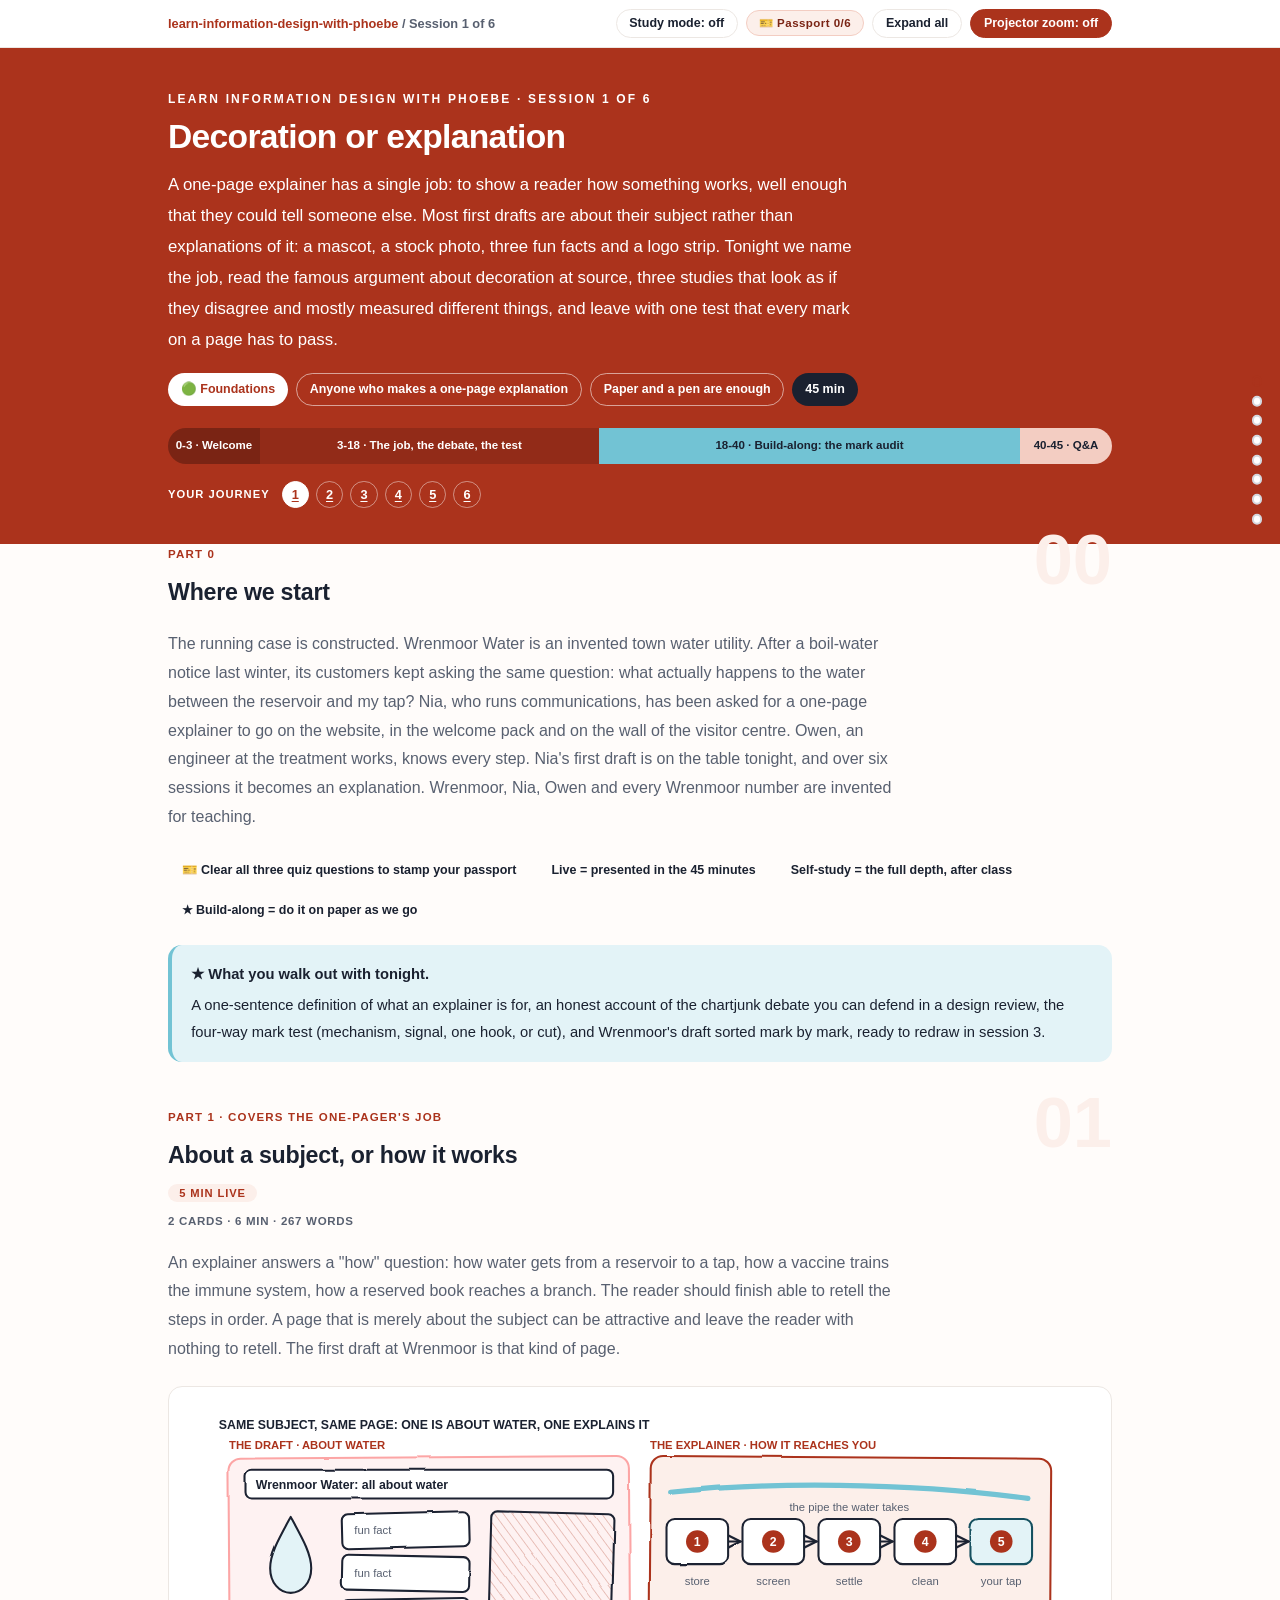
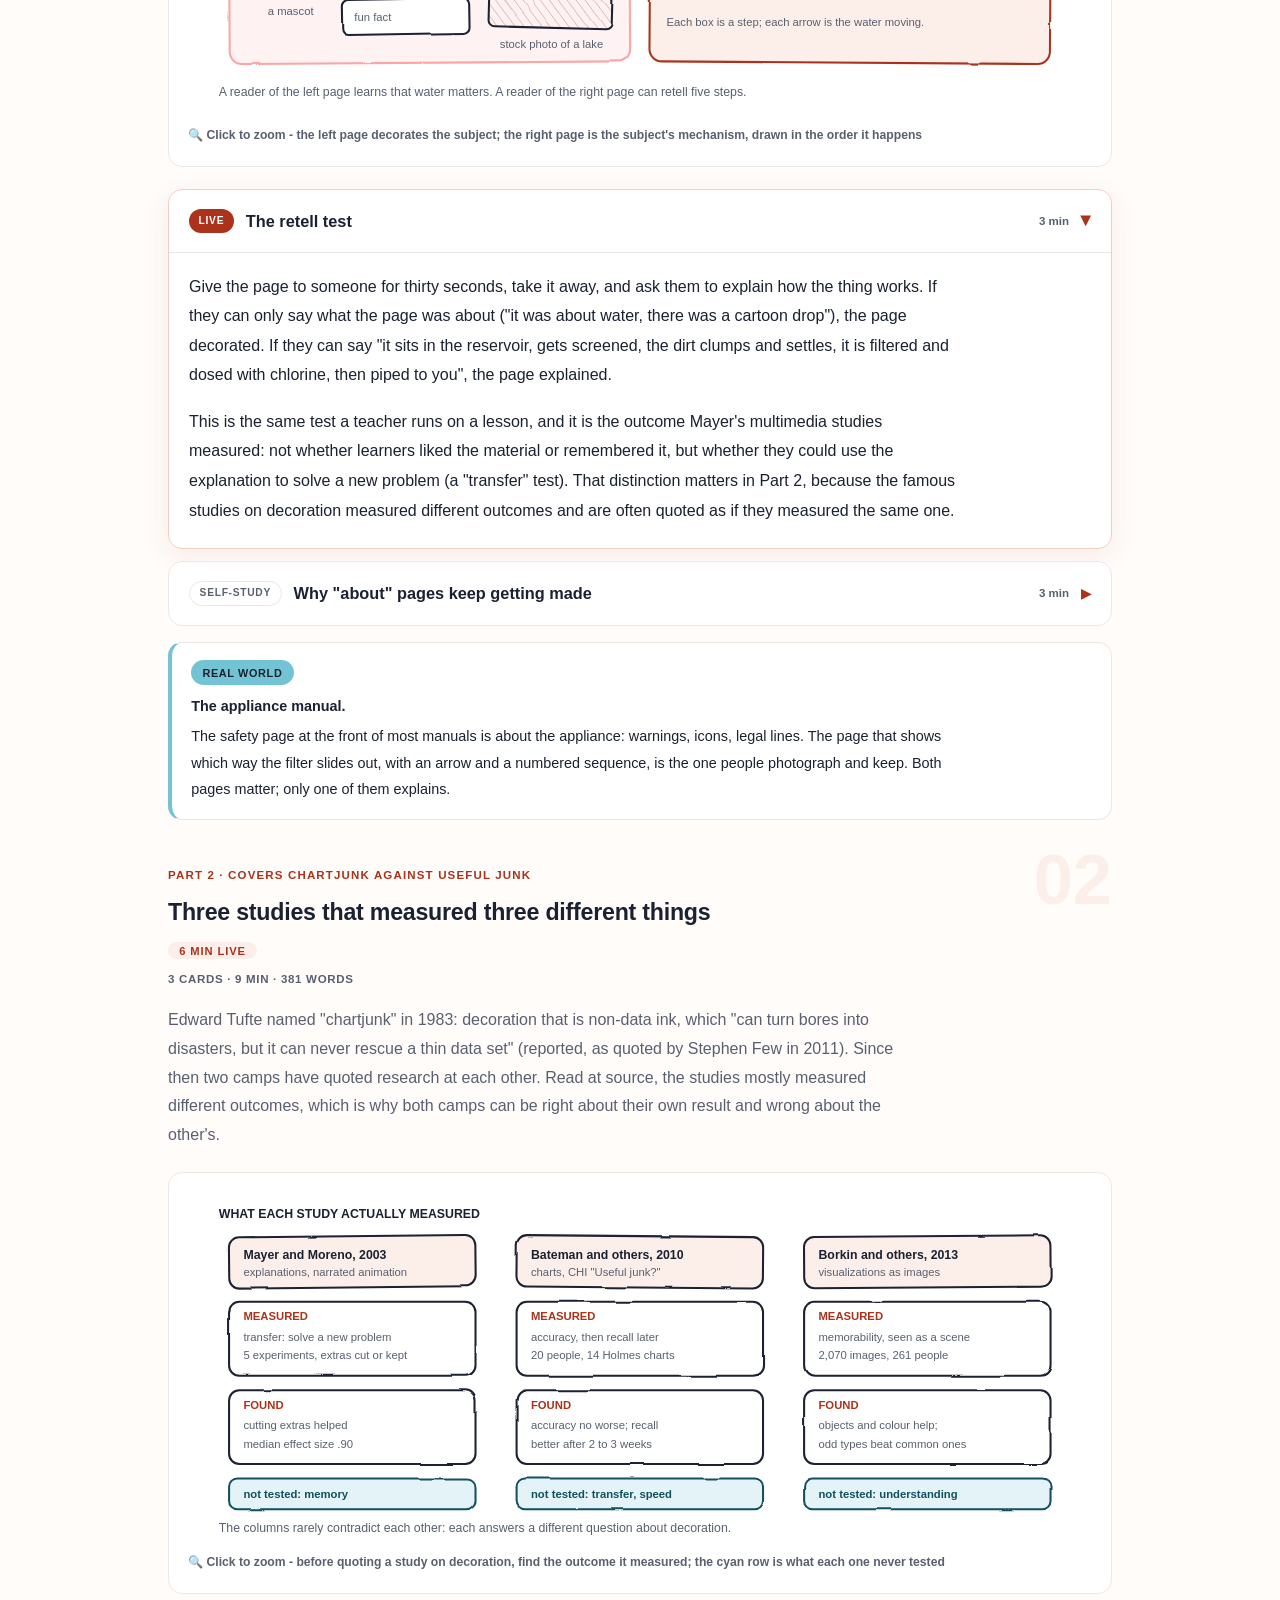
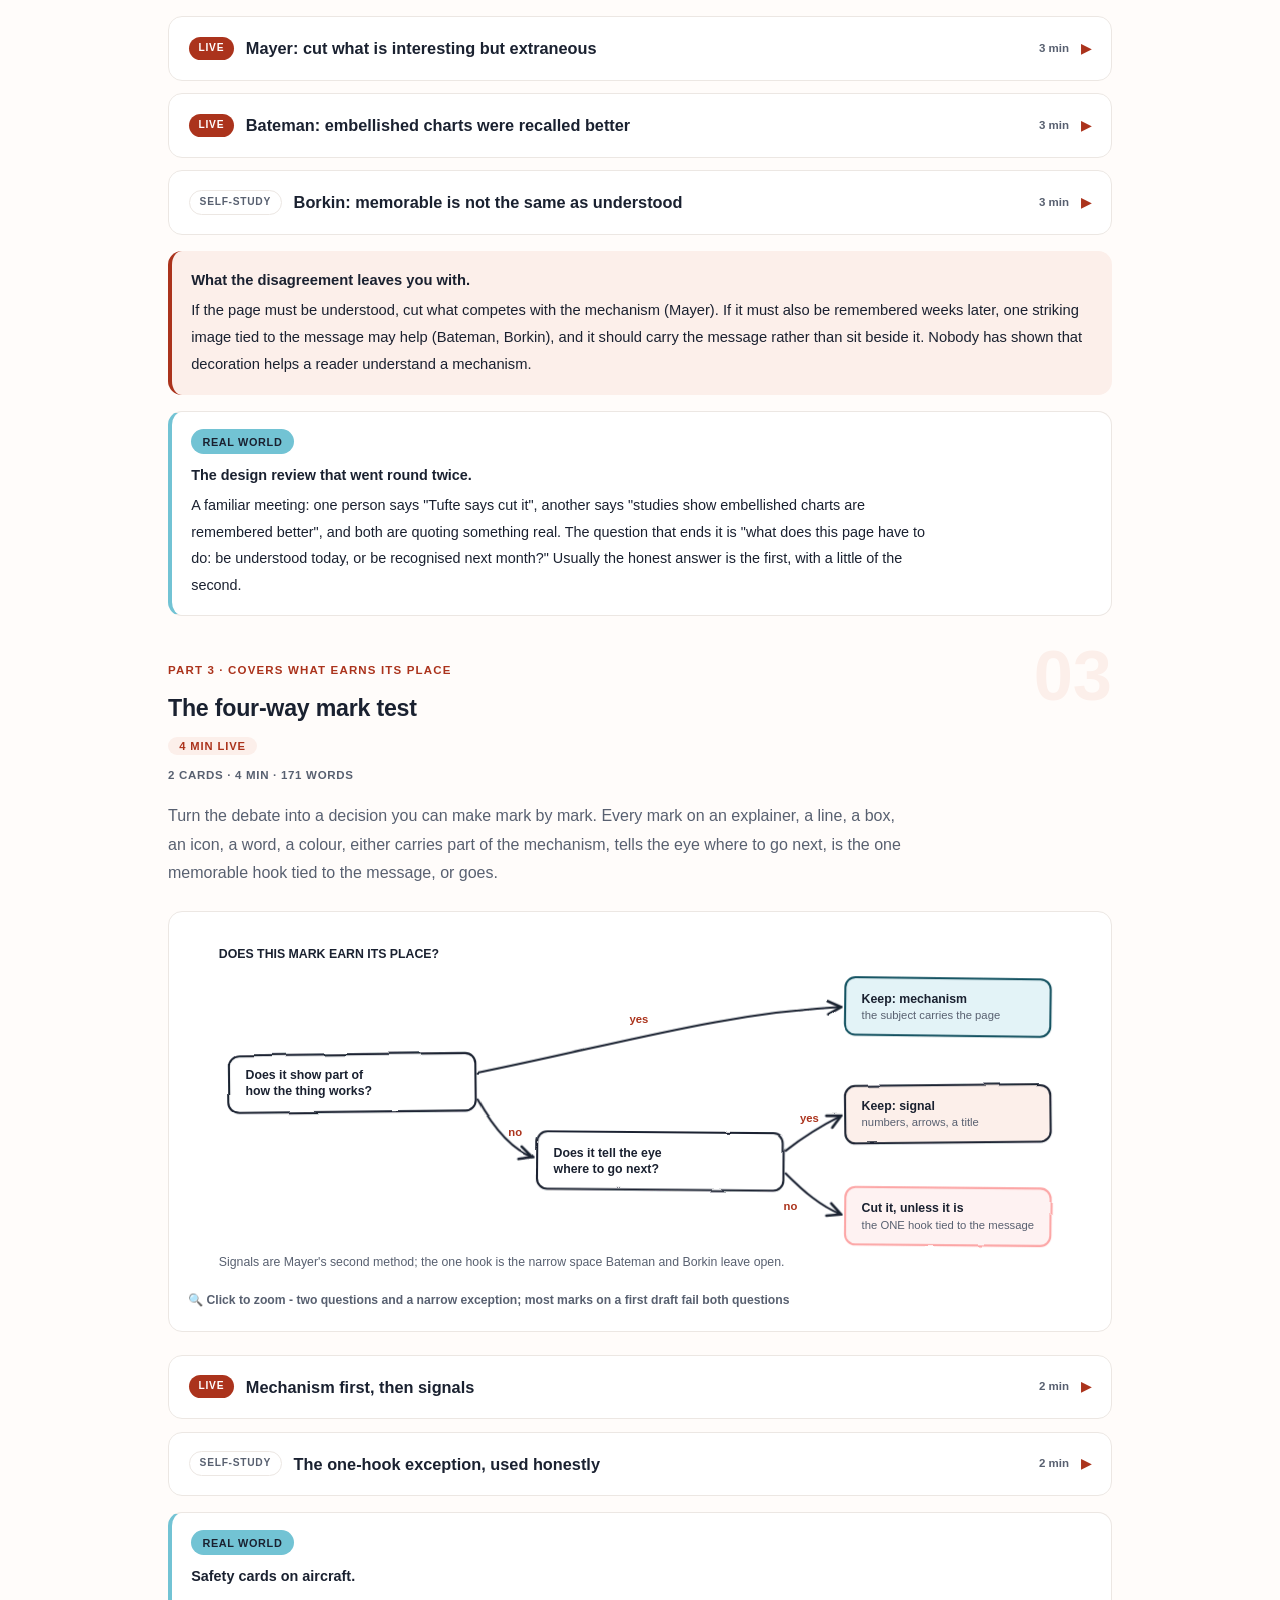
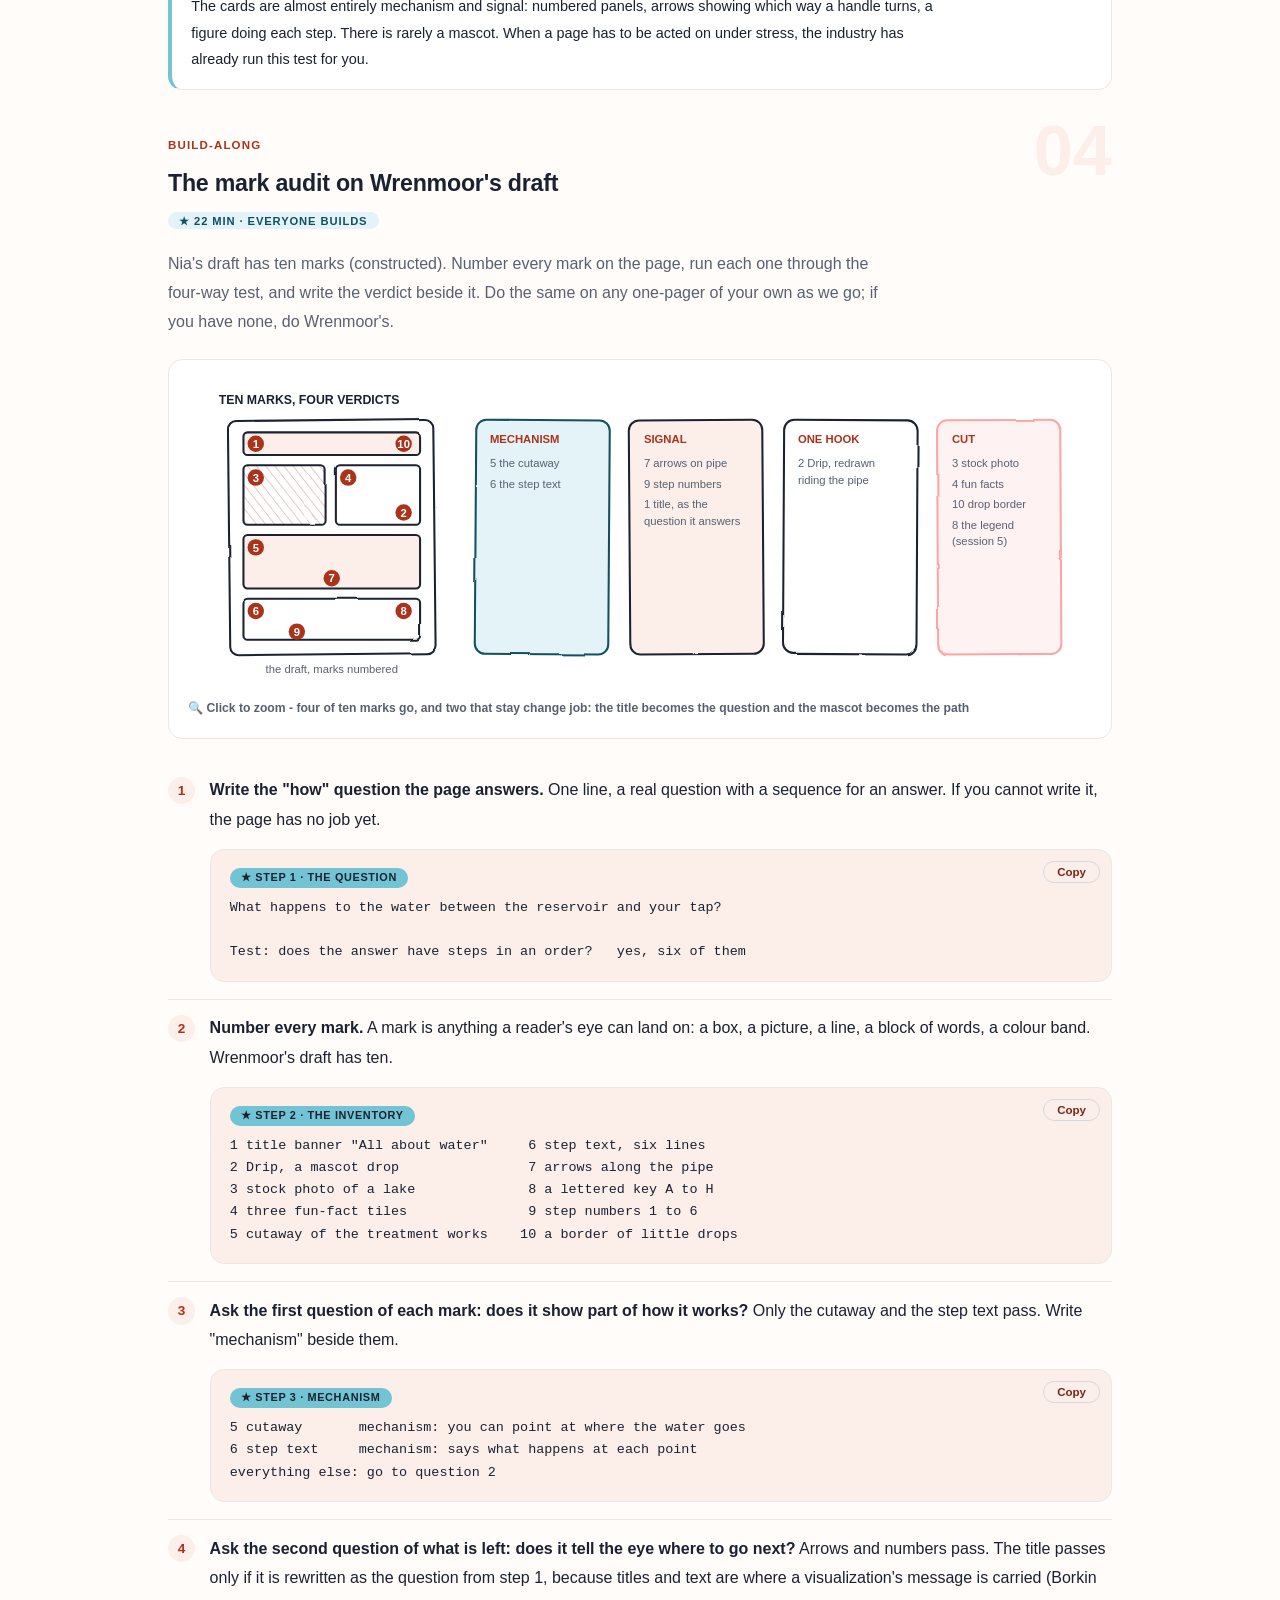
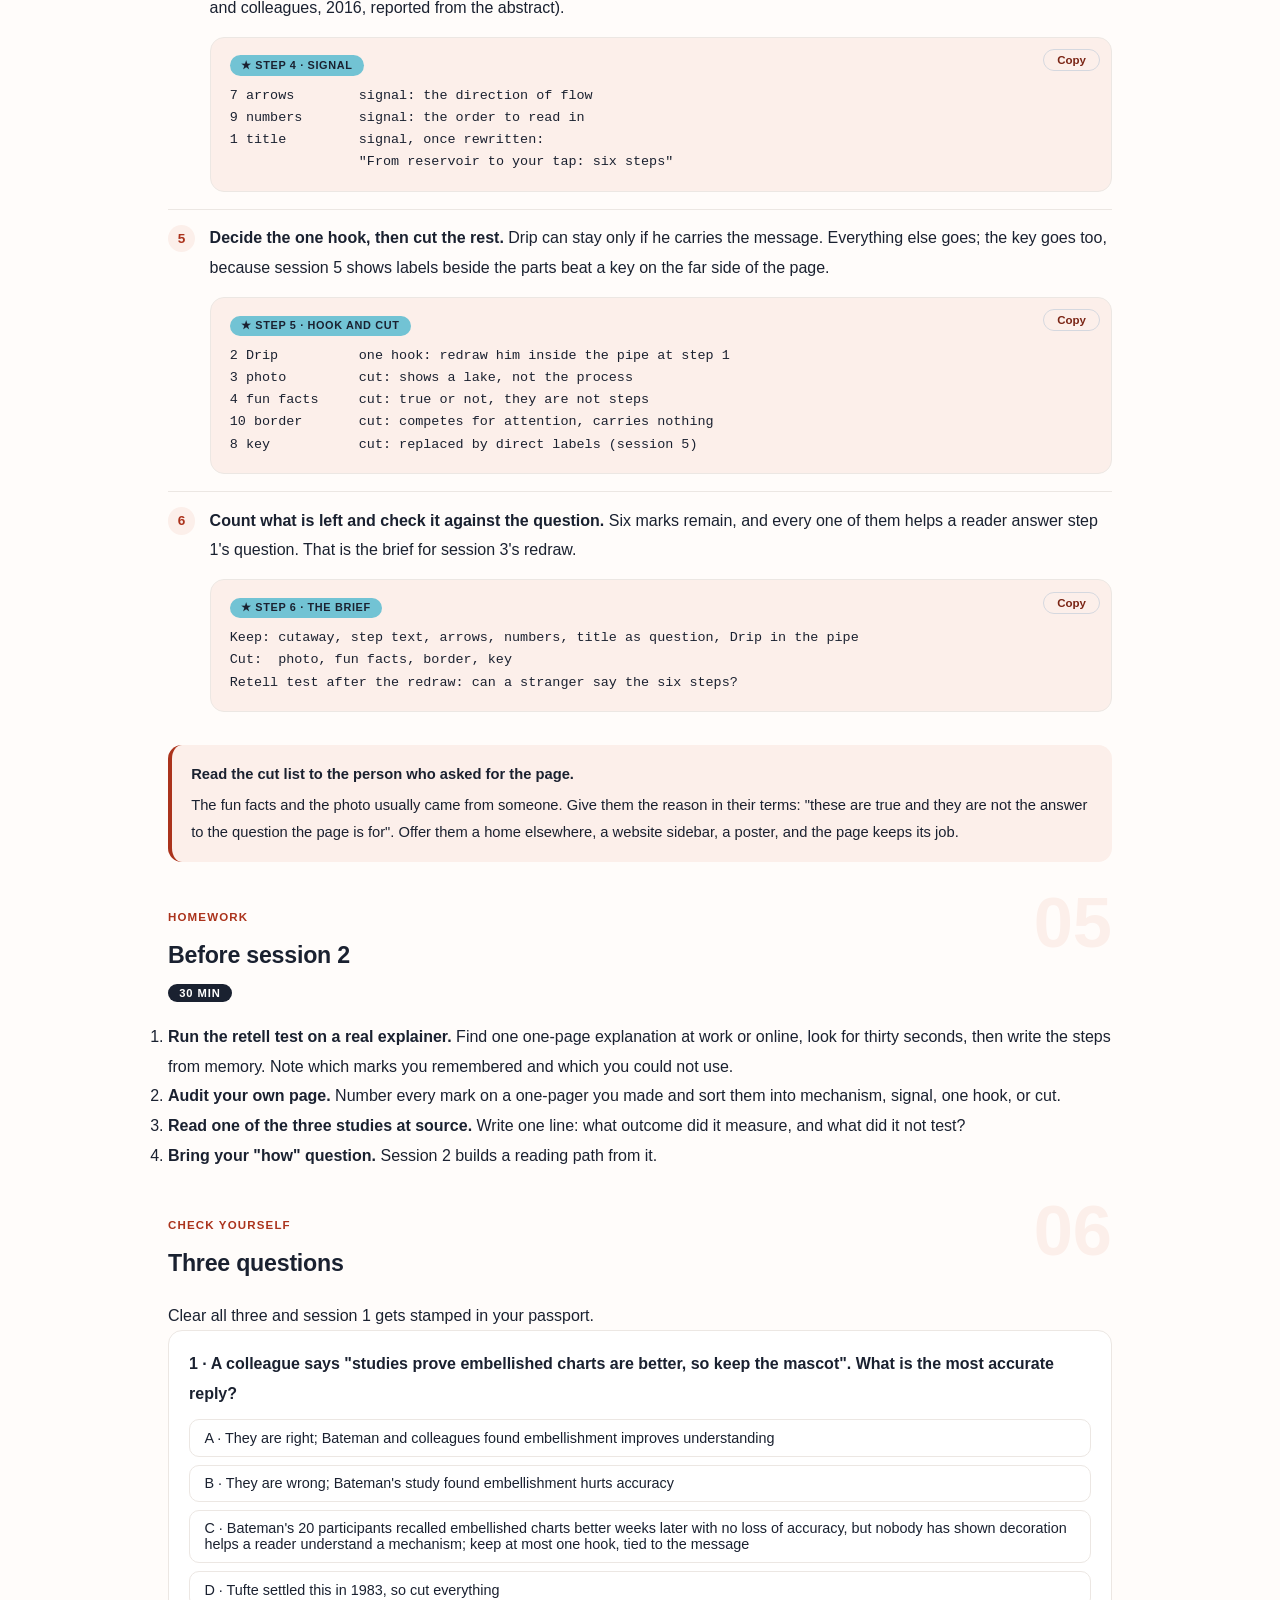
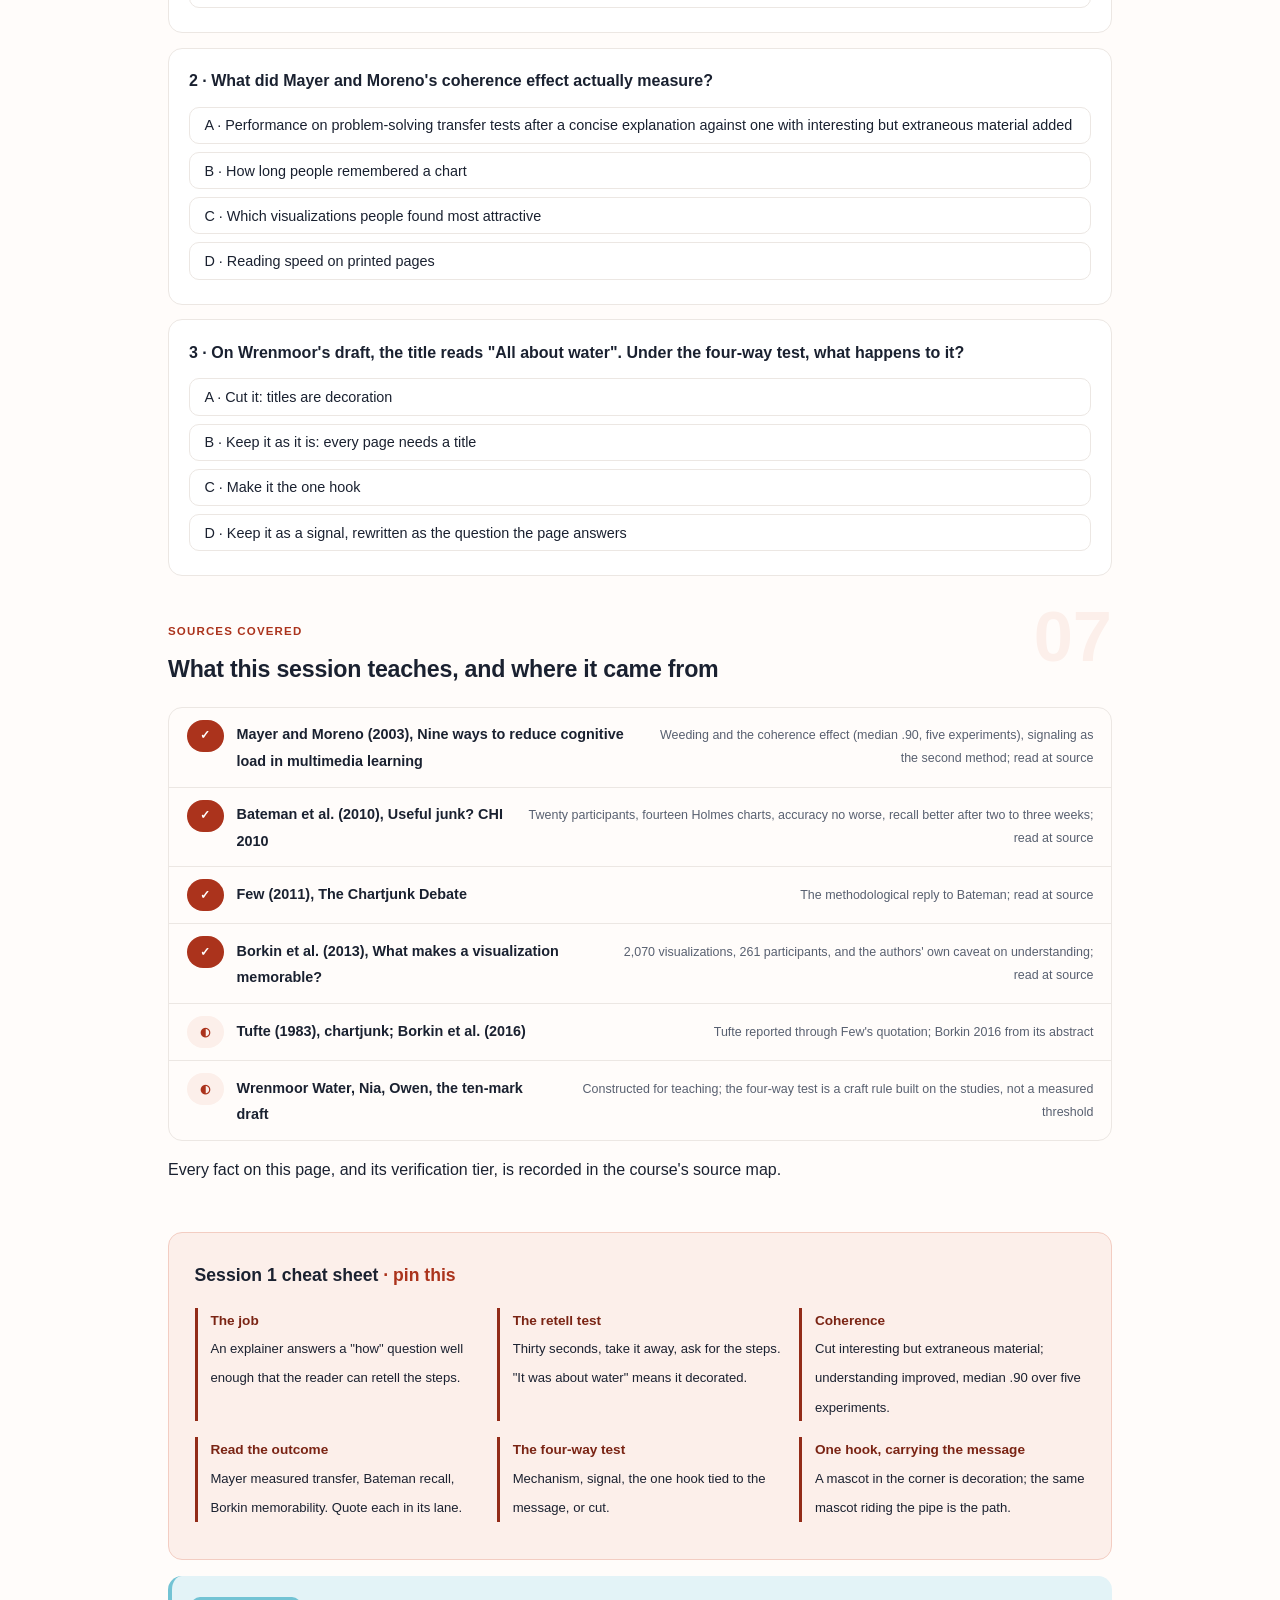
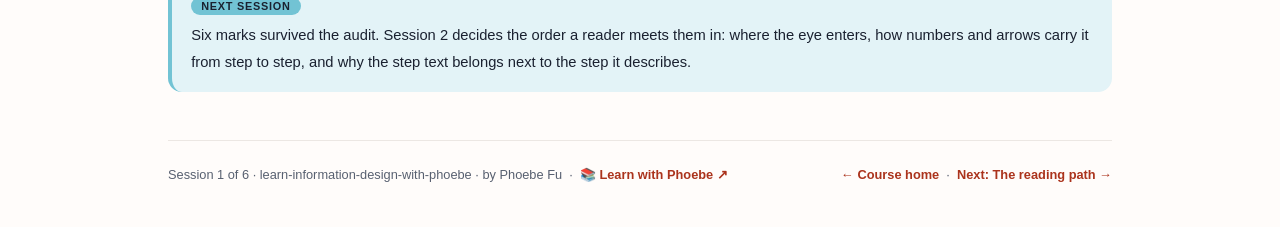
==== courses/01-decoration-or-explanation.html @ 4e44d115 "Information Design & Infographics - 6 sessions, explainer bench Co-Authored-By: Claude Opus 5.5 <nor" ====
<!DOCTYPE html>
<html lang="en">
<head>
<meta charset="UTF-8">
<meta name="viewport" content="width=device-width, initial-scale=1.0">
<!-- social:start -->
<meta name="description" content="Session 1 of 6. A one-page explainer has one job: show how something works. Chartjunk against useful junk taught as a live disagreement, what Mayer's coherence effect measured and what it did not, and a four-way test every mark on the page has to pass.">
<meta property="og:type" content="article">
<meta property="og:site_name" content="Learn with Phoebe">
<meta property="og:title" content="Decoration or explanation - learn information design with phoebe">
<meta property="og:description" content="Session 1 of 6. Every mark on an explainer either carries the mechanism, signals the route, or goes. Three studies that seem to disagree, read for what each one measured.">
<meta property="og:url" content="https://phoebefu6.github.io/learn-information-design-with-phoebe/courses/01-decoration-or-explanation.html">
<meta property="og:image" content="https://phoebefu6.github.io/learn-information-design-with-phoebe/assets/og-cover.png">
<meta property="og:image:width" content="1200">
<meta property="og:image:height" content="630">
<meta name="twitter:card" content="summary_large_image">
<meta name="twitter:title" content="Decoration or explanation - learn information design with phoebe">
<meta name="twitter:description" content="Session 1 of 6. The one-pager's job, the chartjunk debate read at source, and the mark audit.">
<meta name="twitter:image" content="https://phoebefu6.github.io/learn-information-design-with-phoebe/assets/og-cover.png">
<!-- social:end -->
<title>Session 1 · Decoration or explanation - learn information design with phoebe</title>
<link rel="stylesheet" href="../assets/style.css?v=1">
</head>
<body>

<div class="toolbar">
  <div class="wrap">
    <span class="crumb"><a href="../index.html">learn-information-design-with-phoebe</a> / Session 1 of 6</span>
    <button class="btn" id="toggle-all" type="button">Expand all</button>
    <button class="btn primary" id="zoom-toggle" type="button">Projector zoom: off</button>
  </div>
</div>

<header class="masthead">
  <div class="wrap">
    <div class="eyebrow">Learn Information Design with Phoebe · Session 1 of 6</div>
    <h1>Decoration or <span class="accent">explanation</span></h1>
    <p class="sub">A one-page explainer has a single job: to show a reader how something works, well enough that they could tell someone else. Most first drafts are about their subject rather than explanations of it: a mascot, a stock photo, three fun facts and a logo strip. Tonight we name the job, read the famous argument about decoration at source, three studies that look as if they disagree and mostly measured different things, and leave with one test that every mark on a page has to pass.</p>
    <div class="chip-row">
      <span class="chip level">🟢 Foundations</span>
      <span class="chip audience">Anyone who makes a one-page explanation</span>
      <span class="chip audience">Paper and a pen are enough</span>
      <span class="chip time">45 min</span>
    </div>
    <div class="agenda">
      <span class="a1" style="flex:1">0-3 · Welcome</span>
      <span class="a2" style="flex:4">3-18 · The job, the debate, the test</span>
      <span class="a3" style="flex:5">18-40 · Build-along: the mark audit</span>
      <span class="a4" style="flex:1">40-45 · Q&amp;A</span>
    </div>
  </div>
</header>

<main class="wrap">

  <section class="section" id="intro">
    <div class="section-kicker">
      <span class="klabel">Part 0</span>
      <h2>Where we start</h2>
    </div>
    <p class="lede">The running case is constructed. Wrenmoor Water is an invented town water utility. After a boil-water notice last winter, its customers kept asking the same question: what actually happens to the water between the reservoir and my tap? Nia, who runs communications, has been asked for a one-page explainer to go on the website, in the welcome pack and on the wall of the visitor centre. Owen, an engineer at the treatment works, knows every step. Nia's first draft is on the table tonight, and over six sessions it becomes an explanation. Wrenmoor, Nia, Owen and every Wrenmoor number are invented for teaching.</p>

    <div class="legend">
      <span class="pill">🎫 Clear all three quiz questions to stamp your passport</span>
      <span class="pill">Live = presented in the 45 minutes</span>
      <span class="pill">Self-study = the full depth, after class</span>
      <span class="pill">★ Build-along = do it on paper as we go</span>
    </div>

    <div class="callout win">
      <p><strong>★ What you walk out with tonight.</strong> A one-sentence definition of what an explainer is for, an honest account of the chartjunk debate you can defend in a design review, the four-way mark test (mechanism, signal, one hook, or cut), and Wrenmoor's draft sorted mark by mark, ready to redraw in session 3.</p>
    </div>
  </section>

  <section class="section" id="part-1">
    <div class="section-kicker">
      <span class="klabel">Part 1 · covers the one-pager's job</span>
      <h2>About a subject, or how it works</h2>
      <span class="tag concept">5 min live</span>
    </div>
    <p class="lede">An explainer answers a "how" question: how water gets from a reservoir to a tap, how a vaccine trains the immune system, how a reserved book reaches a branch. The reader should finish able to retell the steps in order. A page that is merely about the subject can be attractive and leave the reader with nothing to retell. The first draft at Wrenmoor is that kind of page.</p>

    <figure class="zoomable">
      <svg viewBox="0 0 880 300" xmlns="http://www.w3.org/2000/svg" role="img" aria-label="Two pages side by side. The draft on the left holds a title, a mascot drop, three fun-fact tiles and a stock photo of a lake. The explainer on the right holds five numbered boxes joined by arrows along a pipe: store, screen, settle, clean, tap.">
        <defs>
          <filter id="d1aSk" x="-3%" y="-3%" width="106%" height="106%"><feTurbulence type="fractalNoise" baseFrequency="0.02" numOctaves="2" seed="11" result="n"/><feDisplacementMap in="SourceGraphic" in2="n" scale="2.4" xChannelSelector="R" yChannelSelector="G"/></filter>
          <pattern id="d1aHc" patternUnits="userSpaceOnUse" width="7" height="7" patternTransform="rotate(-38)"><line x1="0" y1="0" x2="0" y2="7" stroke="#AB331C" stroke-width="1" opacity=".5"/></pattern>
          <marker id="d1aAr" viewBox="0 0 10 10" refX="9" refY="5" markerWidth="7" markerHeight="7" orient="auto"><path d="M1 1 L9 5 L1 9" fill="none" stroke="#1A2130" stroke-width="1.6" stroke-linecap="round"/></marker>
        </defs>
        <style>
          .d1aH { font: 800 12px Inter, sans-serif; fill: #1A2130; }
          .d1aL { font: 600 12px Inter, sans-serif; fill: #1A2130; }
          .d1aS { font: 400 11px Inter, sans-serif; fill: #586070; }
          .d1aA { font: 700 11px Inter, sans-serif; fill: #AB331C; }
          .d1aW { font: 800 12px Inter, sans-serif; fill: #FFFFFF; }
          .d1aN { font: 400 12px Inter, sans-serif; fill: #586070; }
        </style>

        <text class="d1aH" x="30" y="22">SAME SUBJECT, SAME PAGE: ONE IS ABOUT WATER, ONE EXPLAINS IT</text>

        <g filter="url(#d1aSk)" fill="none" stroke="#1A2130" stroke-width="2" stroke-linecap="round" stroke-linejoin="round">
          <rect x="40" y="50" width="390" height="200" rx="12" transform="rotate(-0.4 235 150)" fill="#FEF2F2" stroke="#FCA5A5"/>
          <rect x="56" y="62" width="358" height="28" rx="6" fill="#FFFFFF"/>
          <path d="M100 108 C88 130 80 144 80 158 C80 172 89 182 100 182 C111 182 120 172 120 158 C120 144 112 130 100 108 Z" fill="#E3F3F7"/>
          <rect x="150" y="104" width="124" height="34" rx="6" transform="rotate(-1.5 212 121)" fill="#FFFFFF"/>
          <rect x="150" y="146" width="124" height="34" rx="6" transform="rotate(1.2 212 163)" fill="#FFFFFF"/>
          <rect x="150" y="188" width="124" height="34" rx="6" transform="rotate(-1 212 205)" fill="#FFFFFF"/>
          <rect x="294" y="104" width="120" height="112" rx="6" transform="rotate(1.5 354 160)" fill="url(#d1aHc)"/>
          <rect x="450" y="50" width="390" height="200" rx="12" transform="rotate(0.4 645 150)" fill="#FCEFEA" stroke="#AB331C"/>
          <rect x="466" y="110" width="60" height="44" rx="8" fill="#FFFFFF"/>
          <rect x="540" y="110" width="60" height="44" rx="8" fill="#FFFFFF"/>
          <rect x="614" y="110" width="60" height="44" rx="8" fill="#FFFFFF"/>
          <rect x="688" y="110" width="60" height="44" rx="8" fill="#FFFFFF"/>
          <rect x="762" y="110" width="60" height="44" rx="8" fill="#E3F3F7" stroke="#12505F"/>
          <path d="M527 132 L538 132" marker-end="url(#d1aAr)"/>
          <path d="M601 132 L612 132" marker-end="url(#d1aAr)"/>
          <path d="M675 132 L686 132" marker-end="url(#d1aAr)"/>
          <path d="M749 132 L760 132" marker-end="url(#d1aAr)"/>
          <path d="M470 84 C560 74 700 74 818 90" stroke="#72C3D4" stroke-width="5"/>
        </g>

        <circle cx="496" cy="132" r="11" fill="#AB331C"/>
        <circle cx="570" cy="132" r="11" fill="#AB331C"/>
        <circle cx="644" cy="132" r="11" fill="#AB331C"/>
        <circle cx="718" cy="132" r="11" fill="#AB331C"/>
        <circle cx="792" cy="132" r="11" fill="#AB331C"/>
        <text class="d1aW" x="496" y="136" text-anchor="middle">1</text>
        <text class="d1aW" x="570" y="136" text-anchor="middle">2</text>
        <text class="d1aW" x="644" y="136" text-anchor="middle">3</text>
        <text class="d1aW" x="718" y="136" text-anchor="middle">4</text>
        <text class="d1aW" x="792" y="136" text-anchor="middle">5</text>

        <text class="d1aA" x="40" y="42">THE DRAFT · ABOUT WATER</text>
        <text class="d1aA" x="450" y="42">THE EXPLAINER · HOW IT REACHES YOU</text>
        <text class="d1aL" x="66" y="81">Wrenmoor Water: all about water</text>
        <text class="d1aS" x="100" y="204" text-anchor="middle">a mascot</text>
        <text class="d1aS" x="162" y="125">fun fact</text>
        <text class="d1aS" x="162" y="167">fun fact</text>
        <text class="d1aS" x="162" y="209">fun fact</text>
        <text class="d1aS" x="354" y="236" text-anchor="middle">stock photo of a lake</text>
        <text class="d1aS" x="644" y="102" text-anchor="middle">the pipe the water takes</text>
        <text class="d1aS" x="496" y="174" text-anchor="middle">store</text>
        <text class="d1aS" x="570" y="174" text-anchor="middle">screen</text>
        <text class="d1aS" x="644" y="174" text-anchor="middle">settle</text>
        <text class="d1aS" x="718" y="174" text-anchor="middle">clean</text>
        <text class="d1aS" x="792" y="174" text-anchor="middle">your tap</text>
        <text class="d1aS" x="466" y="214">Each box is a step; each arrow is the water moving.</text>

        <text class="d1aN" x="30" y="282">A reader of the left page learns that water matters. A reader of the right page can retell five steps.</text>
      </svg>
      <figcaption>🔍 Click to zoom - the left page decorates the subject; the right page is the subject's mechanism, drawn in the order it happens</figcaption>
    </figure>

    <details class="card" open>
      <summary><span class="mode live">Live</span>The retell test<span class="mini">3 min</span><span class="caret">▶</span></summary>
      <div class="body">
        <p>Give the page to someone for thirty seconds, take it away, and ask them to explain how the thing works. If they can only say what the page was about ("it was about water, there was a cartoon drop"), the page decorated. If they can say "it sits in the reservoir, gets screened, the dirt clumps and settles, it is filtered and dosed with chlorine, then piped to you", the page explained.</p>
        <p>This is the same test a teacher runs on a lesson, and it is the outcome Mayer's multimedia studies measured: not whether learners liked the material or remembered it, but whether they could use the explanation to solve a new problem (a "transfer" test). That distinction matters in Part 2, because the famous studies on decoration measured different outcomes and are often quoted as if they measured the same one.</p>
      </div>
    </details>

    <details class="card">
      <summary><span class="mode self">Self-study</span>Why "about" pages keep getting made<span class="mini">3 min</span><span class="caret">▶</span></summary>
      <div class="body">
        <p>A page about a subject is easier to brief and easier to approve. The brand team can check the logo, the comms team can check the tone, and nobody has to agree what the mechanism actually is. An explainer forces that agreement: Nia cannot draw step 3 until Owen tells her whether coagulation happens before or after the water reaches the settling tank. The argument with the expert is the work, and a decorated page is often a way of not having it.</p>
        <p>The cure is to write the "how" question at the top of the brief before any design starts. For Wrenmoor: "What happens to the water between the reservoir and your tap?" Every later decision on the page is judged against that question.</p>
      </div>
    </details>

    <div class="callout example">
      <span class="ex-pill">Real world</span>
      <p><strong>The appliance manual.</strong> The safety page at the front of most manuals is about the appliance: warnings, icons, legal lines. The page that shows which way the filter slides out, with an arrow and a numbered sequence, is the one people photograph and keep. Both pages matter; only one of them explains.</p>
    </div>
  </section>

  <section class="section" id="part-2">
    <div class="section-kicker">
      <span class="klabel">Part 2 · covers chartjunk against useful junk</span>
      <h2>Three studies that measured three different things</h2>
      <span class="tag concept">6 min live</span>
    </div>
    <p class="lede">Edward Tufte named "chartjunk" in 1983: decoration that is non-data ink, which "can turn bores into disasters, but it can never rescue a thin data set" (reported, as quoted by Stephen Few in 2011). Since then two camps have quoted research at each other. Read at source, the studies mostly measured different outcomes, which is why both camps can be right about their own result and wrong about the other's.</p>

    <figure class="zoomable">
      <svg viewBox="0 0 880 340" xmlns="http://www.w3.org/2000/svg" role="img" aria-label="Three columns, one per study. Mayer and Moreno 2003 measured transfer and found cutting extraneous material helped understanding, median effect size 0.90 over five experiments. Bateman and colleagues 2010 measured accuracy and recall after two to three weeks with 20 people and 14 Holmes charts, and found accuracy no worse and recall better. Borkin and colleagues 2013 measured memorability as images for 2,070 visualizations with 261 people. Each column ends with what it did not test.">
        <defs>
          <filter id="d1bSk" x="-3%" y="-3%" width="106%" height="106%"><feTurbulence type="fractalNoise" baseFrequency="0.02" numOctaves="2" seed="23" result="n"/><feDisplacementMap in="SourceGraphic" in2="n" scale="2.4" xChannelSelector="R" yChannelSelector="G"/></filter>
        </defs>
        <style>
          .d1bH { font: 800 12px Inter, sans-serif; fill: #1A2130; }
          .d1bL { font: 600 12px Inter, sans-serif; fill: #1A2130; }
          .d1bS { font: 400 11px Inter, sans-serif; fill: #586070; }
          .d1bB { font: 800 11px Inter, sans-serif; fill: #12505F; }
          .d1bA { font: 700 11px Inter, sans-serif; fill: #AB331C; }
          .d1bN { font: 400 12px Inter, sans-serif; fill: #586070; }
        </style>

        <text class="d1bH" x="30" y="24">WHAT EACH STUDY ACTUALLY MEASURED</text>

        <g filter="url(#d1bSk)" fill="none" stroke="#1A2130" stroke-width="2" stroke-linecap="round" stroke-linejoin="round">
          <rect x="40" y="42" width="240" height="50" rx="10" transform="rotate(-0.6 160 67)" fill="#FCEFEA"/>
          <rect x="320" y="42" width="240" height="50" rx="10" transform="rotate(0.5 440 67)" fill="#FCEFEA"/>
          <rect x="600" y="42" width="240" height="50" rx="10" transform="rotate(-0.4 720 67)" fill="#FCEFEA"/>
          <rect x="40" y="106" width="240" height="72" rx="10" fill="#FFFFFF"/>
          <rect x="320" y="106" width="240" height="72" rx="10" fill="#FFFFFF"/>
          <rect x="600" y="106" width="240" height="72" rx="10" fill="#FFFFFF"/>
          <rect x="40" y="192" width="240" height="72" rx="10" fill="#FFFFFF"/>
          <rect x="320" y="192" width="240" height="72" rx="10" fill="#FFFFFF"/>
          <rect x="600" y="192" width="240" height="72" rx="10" fill="#FFFFFF"/>
          <rect x="40" y="278" width="240" height="30" rx="8" fill="#E3F3F7" stroke="#12505F"/>
          <rect x="320" y="278" width="240" height="30" rx="8" fill="#E3F3F7" stroke="#12505F"/>
          <rect x="600" y="278" width="240" height="30" rx="8" fill="#E3F3F7" stroke="#12505F"/>
        </g>

        <text class="d1bL" x="54" y="64">Mayer and Moreno, 2003</text>
        <text class="d1bS" x="54" y="81">explanations, narrated animation</text>
        <text class="d1bL" x="334" y="64">Bateman and others, 2010</text>
        <text class="d1bS" x="334" y="81">charts, CHI "Useful junk?"</text>
        <text class="d1bL" x="614" y="64">Borkin and others, 2013</text>
        <text class="d1bS" x="614" y="81">visualizations as images</text>

        <text class="d1bA" x="54" y="124">MEASURED</text>
        <text class="d1bS" x="54" y="144">transfer: solve a new problem</text>
        <text class="d1bS" x="54" y="162">5 experiments, extras cut or kept</text>
        <text class="d1bA" x="334" y="124">MEASURED</text>
        <text class="d1bS" x="334" y="144">accuracy, then recall later</text>
        <text class="d1bS" x="334" y="162">20 people, 14 Holmes charts</text>
        <text class="d1bA" x="614" y="124">MEASURED</text>
        <text class="d1bS" x="614" y="144">memorability, seen as a scene</text>
        <text class="d1bS" x="614" y="162">2,070 images, 261 people</text>

        <text class="d1bA" x="54" y="210">FOUND</text>
        <text class="d1bS" x="54" y="230">cutting extras helped</text>
        <text class="d1bS" x="54" y="248">median effect size .90</text>
        <text class="d1bA" x="334" y="210">FOUND</text>
        <text class="d1bS" x="334" y="230">accuracy no worse; recall</text>
        <text class="d1bS" x="334" y="248">better after 2 to 3 weeks</text>
        <text class="d1bA" x="614" y="210">FOUND</text>
        <text class="d1bS" x="614" y="230">objects and colour help;</text>
        <text class="d1bS" x="614" y="248">odd types beat common ones</text>

        <text class="d1bB" x="54" y="297">not tested: memory</text>
        <text class="d1bB" x="334" y="297">not tested: transfer, speed</text>
        <text class="d1bB" x="614" y="297">not tested: understanding</text>

        <text class="d1bN" x="30" y="330">The columns rarely contradict each other: each answers a different question about decoration.</text>
      </svg>
      <figcaption>🔍 Click to zoom - before quoting a study on decoration, find the outcome it measured; the cyan row is what each one never tested</figcaption>
    </figure>

    <details class="card">
      <summary><span class="mode live">Live</span>Mayer: cut what is interesting but extraneous<span class="mini">3 min</span><span class="caret">▶</span></summary>
      <div class="body">
        <p>Mayer and Moreno's 2003 review collects nine ways to reduce cognitive load. One is "weeding": remove interesting but extraneous material. Across five experiments at their lab, students who saw a concise narrated animation did better on problem-solving transfer tests than students who saw the same animation with background music or short irrelevant video clips added. The median effect size was .90. They call it the <strong>coherence effect</strong>: people understand an explanation better when interesting but extraneous material is left out.</p>
        <p>Note what this does and does not say. It is about explanations, measured as understanding. The extras were not neutral ornaments on a page; they competed for the same limited attention. It does not test whether a decorated page is remembered longer.</p>
      </div>
    </details>

    <details class="card">
      <summary><span class="mode live">Live</span>Bateman: embellished charts were recalled better<span class="mini">3 min</span><span class="caret">▶</span></summary>
      <div class="body">
        <p>Bateman and colleagues (CHI 2010) took fourteen charts by the illustrator Nigel Holmes and made a plain version of each with the same data, titles and axes. Twenty participants described them. Accuracy for the embellished charts was no worse than for the plain ones, participants described the charts' "value message" better for the Holmes versions, and after a gap of two to three weeks they recalled the embellished charts significantly better. Description time did not differ. The authors are "cautious about recommending that all charts be produced in this style".</p>
        <p>Stephen Few's 2011 reply, "The Chartjunk Debate", objects that the plain charts were badly designed ("plain ugly"), that twenty university students cannot carry the conclusion, and that Holmes-style charts are typical of only a few news publications. Both papers are worth reading in full; the disagreement is about how far one small study generalises, not about its arithmetic.</p>
      </div>
    </details>

    <details class="card">
      <summary><span class="mode self">Self-study</span>Borkin: memorable is not the same as understood<span class="mini">3 min</span><span class="caret">▶</span></summary>
      <div class="body">
        <p>Borkin and colleagues (InfoVis 2013) collected 2,070 single-panel visualizations and ran a memorability study with 261 Mechanical Turk participants. Colour and a human-recognizable object made a visualization more memorable, and unusual types beat common ones. The authors are explicit that their design treats each visualization as a scene, "does not evaluate the cognitive impact", and that memorability may not translate into understanding, "nor does excessive visual clutter aid comprehension".</p>
        <p>Their 2016 follow-up (reported, from the abstract: 393 visualizations, eye movements of 33 participants) found titles and text carry the message, and that pictograms used appropriately do not get in the way and can help recognition. Session 2 uses the title finding.</p>
      </div>
    </details>

    <div class="callout tip">
      <p><strong>What the disagreement leaves you with.</strong> If the page must be understood, cut what competes with the mechanism (Mayer). If it must also be remembered weeks later, one striking image tied to the message may help (Bateman, Borkin), and it should carry the message rather than sit beside it. Nobody has shown that decoration helps a reader understand a mechanism.</p>
    </div>

    <div class="callout example">
      <span class="ex-pill">Real world</span>
      <p><strong>The design review that went round twice.</strong> A familiar meeting: one person says "Tufte says cut it", another says "studies show embellished charts are remembered better", and both are quoting something real. The question that ends it is "what does this page have to do: be understood today, or be recognised next month?" Usually the honest answer is the first, with a little of the second.</p>
    </div>
  </section>

  <section class="section" id="part-3">
    <div class="section-kicker">
      <span class="klabel">Part 3 · covers what earns its place</span>
      <h2>The four-way mark test</h2>
      <span class="tag concept">4 min live</span>
    </div>
    <p class="lede">Turn the debate into a decision you can make mark by mark. Every mark on an explainer, a line, a box, an icon, a word, a colour, either carries part of the mechanism, tells the eye where to go next, is the one memorable hook tied to the message, or goes.</p>

    <figure class="zoomable">
      <svg viewBox="0 0 880 340" xmlns="http://www.w3.org/2000/svg" role="img" aria-label="A decision tree. Does this mark show part of how it works? Yes: keep it, it is the mechanism. No: does it tell the eye where to go next? Yes: keep it as a signal. No: cut it, unless it is the one hook tied to the message.">
        <defs>
          <filter id="d1cSk" x="-3%" y="-3%" width="106%" height="106%"><feTurbulence type="fractalNoise" baseFrequency="0.02" numOctaves="2" seed="37" result="n"/><feDisplacementMap in="SourceGraphic" in2="n" scale="2.4" xChannelSelector="R" yChannelSelector="G"/></filter>
          <marker id="d1cAr" viewBox="0 0 10 10" refX="9" refY="5" markerWidth="8" markerHeight="8" orient="auto"><path d="M1 1 L9 5 L1 9" fill="none" stroke="#1A2130" stroke-width="1.6" stroke-linecap="round"/></marker>
        </defs>
        <style>
          .d1cH { font: 800 12px Inter, sans-serif; fill: #1A2130; }
          .d1cL { font: 600 12px Inter, sans-serif; fill: #1A2130; }
          .d1cS { font: 400 11px Inter, sans-serif; fill: #586070; }
          .d1cA { font: 700 11px Inter, sans-serif; fill: #AB331C; }
          .d1cN { font: 400 12px Inter, sans-serif; fill: #586070; }
        </style>

        <text class="d1cH" x="30" y="26">DOES THIS MARK EARN ITS PLACE?</text>

        <g filter="url(#d1cSk)" fill="none" stroke="#1A2130" stroke-width="2" stroke-linecap="round" stroke-linejoin="round">
          <rect x="40" y="120" width="240" height="56" rx="10" transform="rotate(-0.6 160 148)" fill="#FFFFFF"/>
          <rect x="340" y="196" width="240" height="56" rx="10" transform="rotate(0.5 460 224)" fill="#FFFFFF"/>
          <rect x="640" y="46" width="200" height="56" rx="10" transform="rotate(0.7 740 74)" fill="#E3F3F7" stroke="#12505F"/>
          <rect x="640" y="150" width="200" height="56" rx="10" transform="rotate(-0.6 740 178)" fill="#FCEFEA"/>
          <rect x="640" y="250" width="200" height="56" rx="10" transform="rotate(0.5 740 278)" fill="#FEF2F2" stroke="#FCA5A5"/>
          <path d="M282 138 C420 110 520 80 636 74" marker-end="url(#d1cAr)"/>
          <path d="M282 164 C300 196 318 214 336 220" marker-end="url(#d1cAr)"/>
          <path d="M582 214 C600 200 616 190 636 180" marker-end="url(#d1cAr)"/>
          <path d="M582 236 C600 254 616 268 636 276" marker-end="url(#d1cAr)"/>
        </g>

        <text class="d1cL" x="56" y="144">Does it show part of</text>
        <text class="d1cL" x="56" y="160">how the thing works?</text>
        <text class="d1cL" x="356" y="220">Does it tell the eye</text>
        <text class="d1cL" x="356" y="236">where to go next?</text>
        <text class="d1cL" x="656" y="70">Keep: mechanism</text>
        <text class="d1cS" x="656" y="86">the subject carries the page</text>
        <text class="d1cL" x="656" y="174">Keep: signal</text>
        <text class="d1cS" x="656" y="190">numbers, arrows, a title</text>
        <text class="d1cL" x="656" y="274">Cut it, unless it is</text>
        <text class="d1cS" x="656" y="290">the ONE hook tied to the message</text>
        <text class="d1cA" x="430" y="90">yes</text>
        <text class="d1cA" x="312" y="200">no</text>
        <text class="d1cA" x="596" y="186">yes</text>
        <text class="d1cA" x="580" y="272">no</text>

        <text class="d1cN" x="30" y="326">Signals are Mayer's second method; the one hook is the narrow space Bateman and Borkin leave open.</text>
      </svg>
      <figcaption>🔍 Click to zoom - two questions and a narrow exception; most marks on a first draft fail both questions</figcaption>
    </figure>

    <details class="card">
      <summary><span class="mode live">Live</span>Mechanism first, then signals<span class="mini">2 min</span><span class="caret">▶</span></summary>
      <div class="body">
        <p>A mark that shows part of the mechanism stays: the screen in the intake, the tank where floc settles, the arrow that is the water moving. A mark that does not show the mechanism can still earn its place as a <strong>signal</strong>: Mayer and Moreno's second method for the same overload is to add cues that tell the learner how to select and organise the material, such as headings, an outline, arrows or a map of where you are (session 2 is all signals). Everything else competes with the explanation for the same attention.</p>
      </div>
    </details>

    <details class="card">
      <summary><span class="mode self">Self-study</span>The one-hook exception, used honestly<span class="mini">2 min</span><span class="caret">▶</span></summary>
      <div class="body">
        <p>The evidence on recall leaves room for one memorable image, provided it carries the message. A cartoon drop in the corner fails that test. The same drop drawn riding through the pipe, stopping at each numbered step, becomes the path itself: a hook and a signal at once. One per page is the working limit; the second mascot is decoration again. This limit is a craft judgement, not a measured threshold, and it is stated as one.</p>
      </div>
    </details>

    <div class="callout example">
      <span class="ex-pill">Real world</span>
      <p><strong>Safety cards on aircraft.</strong> The cards are almost entirely mechanism and signal: numbered panels, arrows showing which way a handle turns, a figure doing each step. There is rarely a mascot. When a page has to be acted on under stress, the industry has already run this test for you.</p>
    </div>
  </section>

  <section class="section" id="demo-1">
    <div class="section-kicker">
      <span class="klabel">Build-along</span>
      <h2>The mark audit on Wrenmoor's draft</h2>
      <span class="tag demo">★ 22 min · everyone builds</span>
    </div>
    <p class="lede">Nia's draft has ten marks (constructed). Number every mark on the page, run each one through the four-way test, and write the verdict beside it. Do the same on any one-pager of your own as we go; if you have none, do Wrenmoor's.</p>

    <figure class="zoomable">
      <svg viewBox="0 0 880 300" xmlns="http://www.w3.org/2000/svg" role="img" aria-label="Wrenmoor's draft with ten numbered marks, sorted into four bins. Mechanism: the cutaway and the step text. Signal: the arrows, the step numbers and the title rewritten as a question. One hook: Drip the mascot, redrawn riding the pipe. Cut: the stock photo, the fun-fact tiles, the drop border and the legend, which session 5 replaces with direct labels.">
        <defs>
          <filter id="d1dSk" x="-3%" y="-3%" width="106%" height="106%"><feTurbulence type="fractalNoise" baseFrequency="0.02" numOctaves="2" seed="41" result="n"/><feDisplacementMap in="SourceGraphic" in2="n" scale="2.4" xChannelSelector="R" yChannelSelector="G"/></filter>
          <pattern id="d1dHc" patternUnits="userSpaceOnUse" width="7" height="7" patternTransform="rotate(-38)"><line x1="0" y1="0" x2="0" y2="7" stroke="#AB331C" stroke-width="1" opacity=".5"/></pattern>
        </defs>
        <style>
          .d1dH { font: 800 12px Inter, sans-serif; fill: #1A2130; }
          .d1dL { font: 600 12px Inter, sans-serif; fill: #1A2130; }
          .d1dS { font: 400 11px Inter, sans-serif; fill: #586070; }
          .d1dA { font: 700 11px Inter, sans-serif; fill: #AB331C; }
          .d1dW { font: 800 11px Inter, sans-serif; fill: #FFFFFF; }
          .d1dN { font: 400 12px Inter, sans-serif; fill: #586070; }
        </style>

        <text class="d1dH" x="30" y="24">TEN MARKS, FOUR VERDICTS</text>

        <g filter="url(#d1dSk)" fill="none" stroke="#1A2130" stroke-width="2" stroke-linecap="round" stroke-linejoin="round">
          <rect x="40" y="40" width="200" height="228" rx="8" transform="rotate(-0.6 140 154)" fill="#FFFFFF"/>
          <rect x="54" y="52" width="172" height="22" rx="4" fill="#FCEFEA"/>
          <rect x="54" y="84" width="80" height="58" rx="4" fill="url(#d1dHc)"/>
          <rect x="144" y="84" width="82" height="58" rx="4" fill="#FFFFFF"/>
          <rect x="54" y="152" width="172" height="52" rx="4" fill="#FCEFEA"/>
          <rect x="54" y="214" width="172" height="40" rx="4" fill="#FFFFFF"/>
          <rect x="280" y="40" width="130" height="228" rx="10" transform="rotate(0.4 345 154)" fill="#E3F3F7" stroke="#12505F"/>
          <rect x="430" y="40" width="130" height="228" rx="10" transform="rotate(-0.4 495 154)" fill="#FCEFEA"/>
          <rect x="580" y="40" width="130" height="228" rx="10" transform="rotate(0.3 645 154)" fill="#FFFFFF"/>
          <rect x="730" y="40" width="120" height="228" rx="10" transform="rotate(-0.3 790 154)" fill="#FEF2F2" stroke="#FCA5A5"/>
        </g>

        <circle cx="66" cy="63" r="8" fill="#AB331C"/><text class="d1dW" x="66" y="67" text-anchor="middle">1</text>
        <circle cx="66" cy="96" r="8" fill="#AB331C"/><text class="d1dW" x="66" y="100" text-anchor="middle">3</text>
        <circle cx="156" cy="96" r="8" fill="#AB331C"/><text class="d1dW" x="156" y="100" text-anchor="middle">4</text>
        <circle cx="210" cy="130" r="8" fill="#AB331C"/><text class="d1dW" x="210" y="134" text-anchor="middle">2</text>
        <circle cx="66" cy="164" r="8" fill="#AB331C"/><text class="d1dW" x="66" y="168" text-anchor="middle">5</text>
        <circle cx="66" cy="226" r="8" fill="#AB331C"/><text class="d1dW" x="66" y="230" text-anchor="middle">6</text>
        <circle cx="140" cy="194" r="8" fill="#AB331C"/><text class="d1dW" x="140" y="198" text-anchor="middle">7</text>
        <circle cx="106" cy="246" r="8" fill="#AB331C"/><text class="d1dW" x="106" y="250" text-anchor="middle">9</text>
        <circle cx="210" cy="226" r="8" fill="#AB331C"/><text class="d1dW" x="210" y="230" text-anchor="middle">8</text>
        <circle cx="210" cy="63" r="8" fill="#AB331C"/><text class="d1dW" x="210" y="67" text-anchor="middle">10</text>
        <text class="d1dS" x="140" y="286" text-anchor="middle">the draft, marks numbered</text>

        <text class="d1dA" x="294" y="62">MECHANISM</text>
        <text class="d1dS" x="294" y="86">5 the cutaway</text>
        <text class="d1dS" x="294" y="106">6 the step text</text>
        <text class="d1dA" x="444" y="62">SIGNAL</text>
        <text class="d1dS" x="444" y="86">7 arrows on pipe</text>
        <text class="d1dS" x="444" y="106">9 step numbers</text>
        <text class="d1dS" x="444" y="126">1 title, as the</text>
        <text class="d1dS" x="444" y="142">question it answers</text>
        <text class="d1dA" x="594" y="62">ONE HOOK</text>
        <text class="d1dS" x="594" y="86">2 Drip, redrawn</text>
        <text class="d1dS" x="594" y="102">riding the pipe</text>
        <text class="d1dA" x="744" y="62">CUT</text>
        <text class="d1dS" x="744" y="86">3 stock photo</text>
        <text class="d1dS" x="744" y="106">4 fun facts</text>
        <text class="d1dS" x="744" y="126">10 drop border</text>
        <text class="d1dS" x="744" y="146">8 the legend</text>
        <text class="d1dS" x="744" y="162">(session 5)</text>
      </svg>
      <figcaption>🔍 Click to zoom - four of ten marks go, and two that stay change job: the title becomes the question and the mascot becomes the path</figcaption>
    </figure>

    <div class="steps">
      <div class="step">
        <p><strong>Write the "how" question the page answers.</strong> One line, a real question with a sequence for an answer. If you cannot write it, the page has no job yet.</p>
        <div class="prompt-box good"><span class="label">★ Step 1 · the question</span>What happens to the water between the reservoir and your tap?

Test: does the answer have steps in an order?   yes, six of them</div>
      </div>
      <div class="step">
        <p><strong>Number every mark.</strong> A mark is anything a reader's eye can land on: a box, a picture, a line, a block of words, a colour band. Wrenmoor's draft has ten.</p>
        <div class="prompt-box good"><span class="label">★ Step 2 · the inventory</span>1 title banner "All about water"     6 step text, six lines
2 Drip, a mascot drop                7 arrows along the pipe
3 stock photo of a lake              8 a lettered key A to H
4 three fun-fact tiles               9 step numbers 1 to 6
5 cutaway of the treatment works    10 a border of little drops</div>
      </div>
      <div class="step">
        <p><strong>Ask the first question of each mark: does it show part of how it works?</strong> Only the cutaway and the step text pass. Write "mechanism" beside them.</p>
        <div class="prompt-box good"><span class="label">★ Step 3 · mechanism</span>5 cutaway       mechanism: you can point at where the water goes
6 step text     mechanism: says what happens at each point
everything else: go to question 2</div>
      </div>
      <div class="step">
        <p><strong>Ask the second question of what is left: does it tell the eye where to go next?</strong> Arrows and numbers pass. The title passes only if it is rewritten as the question from step 1, because titles and text are where a visualization's message is carried (Borkin and colleagues, 2016, reported from the abstract).</p>
        <div class="prompt-box good"><span class="label">★ Step 4 · signal</span>7 arrows        signal: the direction of flow
9 numbers       signal: the order to read in
1 title         signal, once rewritten:
                "From reservoir to your tap: six steps"</div>
      </div>
      <div class="step">
        <p><strong>Decide the one hook, then cut the rest.</strong> Drip can stay only if he carries the message. Everything else goes; the key goes too, because session 5 shows labels beside the parts beat a key on the far side of the page.</p>
        <div class="prompt-box good"><span class="label">★ Step 5 · hook and cut</span>2 Drip          one hook: redraw him inside the pipe at step 1
3 photo         cut: shows a lake, not the process
4 fun facts     cut: true or not, they are not steps
10 border       cut: competes for attention, carries nothing
8 key           cut: replaced by direct labels (session 5)</div>
      </div>
      <div class="step">
        <p><strong>Count what is left and check it against the question.</strong> Six marks remain, and every one of them helps a reader answer step 1's question. That is the brief for session 3's redraw.</p>
        <div class="prompt-box good"><span class="label">★ Step 6 · the brief</span>Keep: cutaway, step text, arrows, numbers, title as question, Drip in the pipe
Cut:  photo, fun facts, border, key
Retell test after the redraw: can a stranger say the six steps?</div>
      </div>
    </div>

    <div class="callout tip">
      <p><strong>Read the cut list to the person who asked for the page.</strong> The fun facts and the photo usually came from someone. Give them the reason in their terms: "these are true and they are not the answer to the question the page is for". Offer them a home elsewhere, a website sidebar, a poster, and the page keeps its job.</p>
    </div>
  </section>

  <section class="section" id="exercise">
    <div class="section-kicker">
      <span class="klabel">Homework</span>
      <h2>Before session 2</h2>
      <span class="tag exercise">30 min</span>
    </div>
    <ol>
      <li><strong>Run the retell test on a real explainer.</strong> Find one one-page explanation at work or online, look for thirty seconds, then write the steps from memory. Note which marks you remembered and which you could not use.</li>
      <li><strong>Audit your own page.</strong> Number every mark on a one-pager you made and sort them into mechanism, signal, one hook, or cut.</li>
      <li><strong>Read one of the three studies at source.</strong> Write one line: what outcome did it measure, and what did it not test?</li>
      <li><strong>Bring your "how" question.</strong> Session 2 builds a reading path from it.</li>
    </ol>
  </section>

  <section class="section" id="quiz">
    <div class="section-kicker">
      <span class="klabel">Check yourself</span>
      <h2>Three questions</h2>
    </div>
    <p>Clear all three and session 1 gets stamped in your passport.</p>

    <div class="quiz-q" data-answer="2">
      <p class="qtext">1 · A colleague says "studies prove embellished charts are better, so keep the mascot". What is the most accurate reply?</p>
      <button class="qopt" type="button">A · They are right; Bateman and colleagues found embellishment improves understanding</button>
      <button class="qopt" type="button">B · They are wrong; Bateman's study found embellishment hurts accuracy</button>
      <button class="qopt" type="button">C · Bateman's 20 participants recalled embellished charts better weeks later with no loss of accuracy, but nobody has shown decoration helps a reader understand a mechanism; keep at most one hook, tied to the message</button>
      <button class="qopt" type="button">D · Tufte settled this in 1983, so cut everything</button>
      <p class="qwhy">Bateman measured accuracy and later recall on charts, with twenty people; accuracy was no worse and recall better. Mayer measured understanding of explanations, and cutting extraneous material helped. The honest reply keeps both findings in their own lane.</p>
    </div>

    <div class="quiz-q" data-answer="0">
      <p class="qtext">2 · What did Mayer and Moreno's coherence effect actually measure?</p>
      <button class="qopt" type="button">A · Performance on problem-solving transfer tests after a concise explanation against one with interesting but extraneous material added</button>
      <button class="qopt" type="button">B · How long people remembered a chart</button>
      <button class="qopt" type="button">C · Which visualizations people found most attractive</button>
      <button class="qopt" type="button">D · Reading speed on printed pages</button>
      <p class="qwhy">Five experiments, narrated animations with or without background music or irrelevant clips, scored on transfer: using the explanation to solve new problems. Median effect size .90. Memory and preference were other studies' outcomes.</p>
    </div>

    <div class="quiz-q" data-answer="3">
      <p class="qtext">3 · On Wrenmoor's draft, the title reads "All about water". Under the four-way test, what happens to it?</p>
      <button class="qopt" type="button">A · Cut it: titles are decoration</button>
      <button class="qopt" type="button">B · Keep it as it is: every page needs a title</button>
      <button class="qopt" type="button">C · Make it the one hook</button>
      <button class="qopt" type="button">D · Keep it as a signal, rewritten as the question the page answers</button>
      <p class="qwhy">A title carries the message (Borkin 2016, reported), so it is a signal, but only if it tells readers what they are about to follow. "From reservoir to your tap: six steps" sets up the path; "All about water" names a subject.</p>
    </div>

    <p class="quiz-score"></p>
  </section>

  <section class="section" id="official">
    <div class="section-kicker">
      <span class="klabel">Sources covered</span>
      <h2>What this session teaches, and where it came from</h2>
    </div>
    <div class="covered">
      <div class="covered-row"><span class="status pill solid">✓</span><span class="name">Mayer and Moreno (2003), Nine ways to reduce cognitive load in multimedia learning</span><span class="note">Weeding and the coherence effect (median .90, five experiments), signaling as the second method; read at source</span></div>
      <div class="covered-row"><span class="status pill solid">✓</span><span class="name">Bateman et al. (2010), Useful junk? CHI 2010</span><span class="note">Twenty participants, fourteen Holmes charts, accuracy no worse, recall better after two to three weeks; read at source</span></div>
      <div class="covered-row"><span class="status pill solid">✓</span><span class="name">Few (2011), The Chartjunk Debate</span><span class="note">The methodological reply to Bateman; read at source</span></div>
      <div class="covered-row"><span class="status pill solid">✓</span><span class="name">Borkin et al. (2013), What makes a visualization memorable?</span><span class="note">2,070 visualizations, 261 participants, and the authors' own caveat on understanding; read at source</span></div>
      <div class="covered-row"><span class="status pill light">◐</span><span class="name">Tufte (1983), chartjunk; Borkin et al. (2016)</span><span class="note">Tufte reported through Few's quotation; Borkin 2016 from its abstract</span></div>
      <div class="covered-row"><span class="status pill light">◐</span><span class="name">Wrenmoor Water, Nia, Owen, the ten-mark draft</span><span class="note">Constructed for teaching; the four-way test is a craft rule built on the studies, not a measured threshold</span></div>
    </div>
    <p class="mono" style="margin-top:14px">Every fact on this page, and its verification tier, is recorded in the course's source map.</p>
  </section>

  <section class="cheat" id="cheatsheet">
    <h3>Session 1 cheat sheet <span>· pin this</span></h3>
    <div class="grid-2">
      <div class="cheat-item"><b>The job</b><span>An explainer answers a "how" question well enough that the reader can retell the steps.</span></div>
      <div class="cheat-item"><b>The retell test</b><span>Thirty seconds, take it away, ask for the steps. "It was about water" means it decorated.</span></div>
      <div class="cheat-item"><b>Coherence</b><span>Cut interesting but extraneous material; understanding improved, median .90 over five experiments.</span></div>
      <div class="cheat-item"><b>Read the outcome</b><span>Mayer measured transfer, Bateman recall, Borkin memorability. Quote each in its lane.</span></div>
      <div class="cheat-item"><b>The four-way test</b><span>Mechanism, signal, the one hook tied to the message, or cut.</span></div>
      <div class="cheat-item"><b>One hook, carrying the message</b><span>A mascot in the corner is decoration; the same mascot riding the pipe is the path.</span></div>
    </div>
  </section>

  <div class="callout next">
    <span class="nx-pill">Next session</span>
    <p>Six marks survived the audit. Session 2 decides the order a reader meets them in: where the eye enters, how numbers and arrows carry it from step to step, and why the step text belongs next to the step it describes.</p>
  </div>

  <footer class="pagefoot">
    <span>Session 1 of 6 · learn-information-design-with-phoebe · by Phoebe Fu &nbsp;·&nbsp; 📚 <a href="https://phoebefu6.github.io/learn-with-phoebe/">Learn with Phoebe ↗</a></span>
    <span><a href="../index.html">← Course home</a> &nbsp;·&nbsp; <a href="02-the-reading-path.html">Next: The reading path →</a></span>
  </footer>

</main>

<script src="../assets/app.js?v=1"></script>
</body>
</html>
---- assets/style.css ----
/* learn-information-design-with-phoebe - editorial bold design system
   Accent: vermilion #AB331C · Deep vermilion #7A2414 · Mid vermilion #922B18 · Ink #1A2130 · Cool contrast: pale cyan #72C3D4
   (CSS var names still read --indigo/--amber; they hold vermilion and cyan. The cyan is a fill that
   carries --ink text only, never white.)
   Light surfaces only: the code box and the lightbox scrim are light tints. */

:root {
  --indigo: #AB331C;
  --indigo-deep: #7A2414;
  --indigo-mid: #922B18;
  --indigo-soft: #F3CDC2;
  --indigo-50: #FCEFEA;
  --ink: #1A2130;
  --muted: #586070;
  --faint: #D5D8DF;
  --hairline: #ECE7E3;
  --clay: #72C3D4;
  --clay-ink: #12505F;
  --amber: #72C3D4;
  --amber-ink: #12505F;
  --amber-50: #E3F3F7;
  --paper: #FFFCFA;
  --code-bg: #FCEFEA;
  --code-ink: #1A2130;
  --scrim-rgb: 255,252,250;
  --shadow-rgb: 171,51,28;
  --radius: 14px;
}

* { margin: 0; padding: 0; box-sizing: border-box; }

html { font-size: 16px; scroll-behavior: smooth; }
html.zoom-125 { font-size: 20px; }
html.zoom-150 { font-size: 24px; }

body {
  font-family: "Inter", -apple-system, BlinkMacSystemFont, "Segoe UI", Roboto, sans-serif;
  background: var(--paper);
  color: var(--ink);
  line-height: 1.85;
  font-feature-settings: "tnum";
}

.wrap { max-width: 62rem; margin: 0 auto; padding: 0 1.5rem; }

/* ---------- header band ---------- */
.masthead {
  background: var(--indigo);
  color: #fff;
  padding: 2.5rem 0 2.25rem;
}
.masthead .eyebrow {
  font-size: .75rem;
  letter-spacing: .18em;
  text-transform: uppercase;
  opacity: 1;
  font-weight: 600;
}
.masthead h1 {
  font-size: 2.1rem;
  line-height: 1.15;
  font-weight: 800;
  margin: .5rem 0 .75rem;
  letter-spacing: -.02em;
}
.masthead h1 .accent { color: inherit; }
.masthead .sub { font-size: 1.05rem; opacity: 1; max-width: 44rem; }

.chip-row { display: flex; flex-wrap: wrap; gap: .5rem; margin-top: 1.1rem; }
.chip {
  display: inline-flex;
  align-items: center;
  gap: .35rem;
  border-radius: 999px;
  padding: .25rem .8rem;
  font-size: .78rem;
  font-weight: 600;
  white-space: nowrap;
}
.chip.level { background: #fff; color: var(--indigo); }
.chip.audience { background: rgba(255,255,255,.08); color: #fff; border: 1px solid rgba(255,255,255,.35); }
.chip.time { background: var(--ink); color: #fff; font-variant-numeric: tabular-nums; }


/* ---------- agenda band ----------
   Recovered 2026-09-02. These six repos were scaffolded from a stylesheet that had
   lost this block, so .agenda rendered as run-on inline text ~700px tall inside the
   masthead. 87 of 93 repos carry it; these were the exception, and they were also the
   six the estate sweep could not see. See course-builder/references/field-notes.md.

   .a3 does NOT reuse the donor's `color: var(--amber-ink)`: that pair falls below
   4.5:1 against --amber in all six palettes, which is the same failure the sweep
   flags on the wellbeing courses. The literal below is the darkest tone of this
   repo's own amber-ink that clears 4.5:1, so the band stays bright. Recompute it if
   --amber changes. */
.agenda {
  display: flex;
  border-radius: 999px;
  overflow: hidden;
  margin: 1.4rem 0 0;
  font-size: .72rem;
  font-weight: 600;
  text-align: center;
  color: #fff;
}
.agenda span { padding: .45rem .3rem; white-space: nowrap; overflow: hidden; text-overflow: ellipsis; }
.agenda .a1 { background: var(--indigo-deep); }
.agenda .a2 { background: var(--indigo-mid); }
.agenda .a3 { background: var(--amber); color: var(--ink); }
.agenda .a4 { background: var(--indigo-soft); color: var(--ink); }

/* ---------- toolbar ---------- */
.toolbar {
  position: sticky;
  top: 0;
  z-index: 40;
  background: rgba(255,255,255,.94);
  backdrop-filter: blur(6px);
  border-bottom: 1px solid var(--hairline);
  padding: .55rem 0;
}
.toolbar .wrap { display: flex; align-items: center; gap: .5rem; flex-wrap: nowrap; }
.toolbar .crumb { font-size: .8rem; color: var(--muted); font-weight: 600; margin-right: auto; min-width: 0; white-space: nowrap; overflow: hidden; text-overflow: ellipsis; }
.toolbar .btn { white-space: nowrap; flex: none; padding: .38rem .8rem; font-size: .78rem; line-height: 1.2; }
.toolbar .crumb a { color: var(--indigo); text-decoration: none; }
.btn {
  border: 1px solid var(--hairline);
  background: #fff;
  color: var(--ink);
  border-radius: 999px;
  padding: .35rem .9rem;
  font-size: .78rem;
  font-weight: 600;
  cursor: pointer;
  font-family: inherit;
  transition: all .15s ease;
}
.btn:hover { border-color: var(--indigo); color: var(--indigo); }
.btn.primary { background: var(--indigo); border-color: var(--indigo); color: #fff; }
.btn.primary:hover { background: var(--indigo-deep); }

/* ---------- sections ---------- */
main { padding: 2.5rem 0 4rem; }

.section { margin-bottom: 2.8rem; }
.section-kicker { margin-bottom: 1rem; }
.section-kicker .klabel {
  display: block;
  font-size: .72rem;
  text-transform: uppercase;
  letter-spacing: .1em;
  color: var(--indigo);
  font-weight: 700;
  margin-bottom: .35rem;
}
.section-kicker h2 {
  font-size: 1.45rem;
  font-weight: 800;
  letter-spacing: -.01em;
  display: flex;
  align-items: center;
  gap: .7rem;
  flex-wrap: wrap;
}
.section-kicker .tag {
  border-radius: 999px;
  padding: .18rem .7rem;
  font-size: .7rem;
  font-weight: 700;
  text-transform: uppercase;
  letter-spacing: .08em;
}
.tag.concept { background: var(--indigo-50); color: var(--indigo); }
.tag.demo { background: var(--amber-50); color: var(--amber-ink); }
.tag.exercise { background: var(--ink); color: #fff; }

.lede { color: var(--muted); max-width: 46rem; margin-bottom: 1.4rem; line-height: 1.8; }

/* live vs self-study markers on cards */
.mode {
  font-size: .64rem;
  font-weight: 700;
  text-transform: uppercase;
  letter-spacing: .07em;
  padding: .14rem .6rem;
  border-radius: 999px;
  flex: none;
}
.mode.live { background: var(--indigo); color: #fff; }
.mode.self { background: #fff; color: var(--muted); border: 1px solid var(--hairline); }

/* ---------- accordions ---------- */
details.card {
  border: 1px solid var(--hairline);
  border-radius: var(--radius);
  margin-bottom: .8rem;
  overflow: hidden;
  background: #fff;
}
details.card[open] { border-color: var(--indigo-soft); box-shadow: 0 8px 28px rgba(var(--shadow-rgb),.08); }
details.card summary {
  list-style: none;
  cursor: pointer;
  padding: 1rem 1.25rem;
  display: flex;
  align-items: center;
  gap: .75rem;
  font-weight: 700;
  font-size: 1.02rem;
  user-select: none;
}
details.card summary::-webkit-details-marker { display: none; }
details.card summary .dot {
  width: .6rem; height: .6rem;
  border-radius: 999px;
  background: var(--indigo);
  flex: none;
}
details.card summary .mini { margin-left: auto; font-size: .72rem; color: var(--muted); font-weight: 600; white-space: nowrap; }
details.card summary .caret { transition: transform .2s ease; color: var(--indigo); font-size: .8rem; }
details.card[open] summary .caret { transform: rotate(90deg); }
details.card .body { padding: 0 1.25rem 1.4rem; border-top: 1px solid var(--hairline); padding-top: 1.15rem; }
details.card .body p { margin-bottom: 1.05rem; max-width: 48rem; }
details.card .body p:last-child { margin-bottom: 0; }
details.card .body ul, details.card .body ol { margin: 0 0 1.1rem 1.2rem; max-width: 47rem; }
details.card .body li { margin-bottom: .65rem; }
details.card .body h4 { font-size: .95rem; font-weight: 700; margin: 1.1rem 0 .45rem; }
details.card .body h4:first-child { margin-top: 0; }

/* ---------- pills & legends ---------- */
.legend { display: flex; flex-wrap: wrap; gap: .5rem; margin: 0 0 1.2rem; }
.pill {
  display: inline-flex;
  align-items: center;
  gap: .4rem;
  border-radius: 999px;
  padding: .28rem .85rem;
  font-size: .78rem;
  font-weight: 600;
}
.pill.solid { background: var(--indigo); color: #fff; }
.pill.light { background: var(--indigo-50); color: var(--indigo); }
.pill.inkpill { background: var(--ink); color: #fff; }
.pill.amber, .pill.peach { background: var(--amber); color: var(--ink); }
.pill.bare { color: var(--muted); }

/* ---------- 4D grid ---------- */
.grid-2 { display: grid; grid-template-columns: repeat(auto-fit, minmax(15rem, 1fr)); gap: .8rem; margin: .5rem 0 1rem; }
.d-card {
  border: 1px solid var(--hairline);
  border-left: 4px solid var(--indigo);
  border-radius: 10px;
  padding: 1rem 1.1rem;
}
.d-card h4 { font-size: .95rem; margin-bottom: .3rem; }
.d-card h4 .lead-letter { color: var(--indigo); }
.d-card p { font-size: .86rem; color: var(--muted); margin: 0; }

/* ---------- tables ---------- */
table.clean { width: 100%; border-collapse: collapse; font-size: .9rem; margin: .4rem 0 1rem; }
table.clean th {
  text-align: left;
  font-size: .72rem;
  text-transform: uppercase;
  letter-spacing: .08em;
  color: var(--muted);
  padding: .5rem .6rem;
  border-bottom: 2px solid var(--ink);
}
table.clean td { padding: .7rem .6rem; border-bottom: .5px solid var(--hairline); vertical-align: top; line-height: 1.7; }
table.clean td:first-child { font-weight: 600; }

/* ---------- prompt boxes ---------- */
.prompt-box{
  position: relative;
  background: #FCEFEA;
  border: 1px solid #ECE7E3;
  color: #1A2130;
  border-radius: var(--radius);
  padding: 1.1rem 1.2rem;
  margin: 1rem 0 1.2rem;
  font-family: "SF Mono", ui-monospace, Menlo, Consolas, monospace;
  font-size: .84rem;
  line-height: 1.65;
  white-space: pre-wrap;
  word-break: break-word;
}
.prompt-box .label{
  position: absolute;
  top: -0.7rem;
  left: 1rem;
  background: #AB331C;
  color: #FFFFFF;
  font-family: "Inter", -apple-system, sans-serif;
  font-size: .68rem;
  font-weight: 700;
  letter-spacing: .06em;
  text-transform: uppercase;
  border-radius: 999px;
  padding: .15rem .7rem;
}
.prompt-box.bad .label { background: var(--faint); color: var(--ink); }
.prompt-box.good .label { background: var(--amber); color: var(--ink); }
.copy-btn{
  position: absolute;
  top: .7rem;
  right: .7rem;
  background: var(--indigo-50);
  border: 1px solid var(--faint);
  color: var(--indigo-deep);
  border-radius: 999px;
  padding: .25rem .8rem;
  font-size: .72rem;
  font-weight: 600;
  cursor: pointer;
  font-family: "Inter", -apple-system, sans-serif;
  transition: background .15s ease;
}
.copy-btn:hover { background: var(--indigo-soft); }
.copy-btn.copied { background: var(--amber); border-color: var(--amber); color: var(--ink); }

/* ---------- demo steps ---------- */
.steps { counter-reset: step; margin: .6rem 0 1rem; }
.step {
  display: grid;
  grid-template-columns: max-content minmax(0, 1fr);
  column-gap: .9rem;
  row-gap: .2rem;
  padding: .85rem 0;
  border-bottom: .5px solid var(--hairline);
}
.step > * { grid-column: 2; min-width: 0; }
.step > .prompt-box { margin: .8rem 0 .4rem; }
.step:last-child { border-bottom: none; }
.step::before {
  counter-increment: step;
  content: counter(step);
  flex: none;
  width: 1.7rem; height: 1.7rem;
  border-radius: 999px;
  background: var(--indigo-50);
  color: var(--indigo);
  font-weight: 700;
  font-size: .85rem;
  display: inline-flex;
  align-items: center;
  justify-content: center;
  margin-top: .1rem;
}
.step p { margin: 0; }
/* A code box inside a step sits BELOW the step text at full width. Without this the flex row
 * puts it in a half-width column beside the text and wraps code mid-token. */
.step { flex-wrap: wrap; }
.step > p { flex: 1 1 0; min-width: 0; }
.step > .prompt-box { flex: 1 1 100%; margin: .7rem 0 .2rem; word-break: normal; overflow-x: auto; }

/* ---------- callouts ---------- */
.callout {
  border-radius: var(--radius);
  padding: 1rem 1.2rem;
  margin: 1rem 0;
  font-size: .92rem;
}
.callout.tip { background: var(--indigo-50); border-left: 4px solid var(--indigo); }
.callout.win { background: var(--amber-50); border-left: 4px solid var(--amber); }
.callout strong:first-child { display: block; margin-bottom: .2rem; }

.callout.example {
  background: #FFFFFF;
  border: 1px solid var(--hairline);
  border-left: 4px solid var(--amber);
  font-size: .9rem;
}
.callout.example .ex-pill {
  display: inline-block;
  background: var(--amber);
  color: var(--ink);
  border-radius: 999px;
  padding: .15rem .7rem;
  font-size: .68rem;
  font-weight: 700;
  text-transform: uppercase;
  letter-spacing: .06em;
  margin-bottom: .5rem;
}
.callout.example p { margin: 0 0 .75rem; max-width: 47rem; }
.callout.example p:last-child { margin-bottom: 0; }
.callout.example ul { margin: 0 0 0 1.1rem; max-width: 46rem; }
.callout.example li { margin-bottom: .6rem; }
.callout.example li:last-child { margin-bottom: 0; }

/* ---------- zoomable figures ---------- */
figure.zoomable {
  border: 1px solid var(--hairline);
  border-radius: var(--radius);
  padding: 1.2rem;
  margin: 1rem 0 1.4rem;
  cursor: zoom-in;
  transition: box-shadow .15s ease;
  background: #fff;
}
figure.zoomable:hover { box-shadow: 0 8px 28px rgba(var(--shadow-rgb),.12); }
figure.zoomable svg, figure.zoomable img { width: 100%; height: auto; display: block; }
figure.zoomable figcaption {
  margin-top: .6rem;
  font-size: .76rem;
  color: var(--muted);
  font-weight: 600;
  display: flex;
  align-items: center;
  gap: .4rem;
}

.lightbox{
  position: fixed;
  inset: 0;
  z-index: 100;
  background: rgba(var(--scrim-rgb),.9);
  display: none;
  align-items: center;
  justify-content: center;
  padding: 3vh 3vw;
  cursor: zoom-out;
}
.lightbox.open { display: flex; }
.lightbox .inner{
  background: #fff;
  border: 1px solid #ECE7E3;
  box-shadow: 0 10px 40px rgba(26,33,48,.14);
  border-radius: var(--radius);
  padding: 2rem;
  max-width: 94vw;
  max-height: 92vh;
  overflow: auto;
}
.lightbox .inner svg, .lightbox .inner img { width: min(88vw, 70rem); height: auto; }
.lightbox .close-hint{
  position: fixed;
  top: 1rem; right: 1.4rem;
  color: var(--ink);
  font-size: .8rem;
  font-weight: 600;
  opacity: 1;
}

/* ---------- courses covered ---------- */
.covered { border: 1px solid var(--hairline); border-radius: var(--radius); overflow: hidden; }
.covered-row {
  display: flex;
  align-items: baseline;
  gap: .8rem;
  padding: .75rem 1.1rem;
  border-bottom: .5px solid var(--hairline);
  font-size: .9rem;
}
.covered-row:last-child { border-bottom: none; }
.covered-row .status { flex: none; }
.covered-row .name { font-weight: 600; }
.covered-row .note { margin-left: auto; color: var(--muted); font-size: .78rem; text-align: right; }

/* ---------- cheat sheet footer ---------- */
.cheat{
  background: var(--indigo-50);
  color: var(--ink);
  border: 1px solid var(--indigo-soft);
  border-radius: var(--radius);
  padding: 1.6rem 1.6rem 1.3rem;
  margin-top: 3rem;
}
.cheat h3 { font-size: 1.1rem; margin-bottom: 1rem; }
.cheat h3 span { color: var(--indigo); }
.cheat .grid-2 { gap: 1rem; }
.cheat .cheat-item { border-left: 3px solid var(--indigo-mid); padding-left: .8rem; }
.cheat .cheat-item b { display: block; font-size: .85rem; color: var(--indigo-deep); }
.cheat .cheat-item span { font-size: .82rem; color: var(--ink); }

footer.pagefoot {
  border-top: 1px solid var(--hairline);
  margin-top: 3rem;
  padding: 1.4rem 0 2.5rem;
  font-size: .8rem;
  color: var(--muted);
  display: flex;
  justify-content: space-between;
  flex-wrap: wrap;
  gap: .8rem;
}
footer.pagefoot a { color: var(--indigo); text-decoration: none; font-weight: 600; }

/* ---------- wayfinding: reading progress + section dots + part numbers ---------- */

#progress-bar {
  position: fixed;
  top: 0; left: 0;
  height: 3px;
  width: 0;
  background: linear-gradient(90deg, var(--indigo), var(--amber));
  z-index: 90;
}

.pagenav {
  position: fixed;
  right: 1.1rem;
  top: 50%;
  transform: translateY(-50%);
  z-index: 50;
  display: flex;
  flex-direction: column;
  gap: .55rem;
}
.pagenav a {
  width: .68rem; height: .68rem;
  border-radius: 999px;
  background: #fff;
  border: 2px solid var(--faint);
  display: block;
  position: relative;
  transition: all .15s ease;
}
.pagenav a:hover { border-color: var(--indigo); transform: scale(1.3); }
.pagenav a.active { background: var(--indigo); border-color: var(--indigo); }
.pagenav a .nlabel {
  position: absolute;
  right: 1.4rem;
  top: 50%;
  transform: translateY(-50%);
  background: #fff;
  color: var(--ink);
  border: 1px solid var(--faint);
  font-size: .7rem;
  font-weight: 600;
  padding: .22rem .65rem;
  border-radius: 6px;
  white-space: nowrap;
  opacity: 0;
  pointer-events: none;
  transition: opacity .15s ease;
}
.pagenav a:hover .nlabel { opacity: 1; }
@media (max-width: 74rem) { .pagenav { display: none; } }

main { counter-reset: partnum -1; }
.section .section-kicker { position: relative; }
.section .section-kicker::before {
  counter-increment: partnum;
  content: counter(partnum, decimal-leading-zero);
  position: absolute;
  right: 0;
  top: -1.2rem;
  font-size: 4.4rem;
  font-weight: 800;
  color: var(--indigo-50);
  line-height: 1;
  font-variant-numeric: tabular-nums;
  pointer-events: none;
  z-index: 0;
}
.section .section-kicker > * { position: relative; z-index: 1; }

details.card summary { transition: background .15s ease; }
details.card summary:hover { background: #FCEFEA; }

/* ---------- journey strip: you are here in the series ---------- */
.journey {
  display: flex;
  align-items: center;
  gap: .45rem;
  margin-top: 1.1rem;
  flex-wrap: wrap;
}
.journey .jlabel { font-size: .7rem; font-weight: 700; text-transform: uppercase; letter-spacing: .09em; opacity: 1; margin-right: .3rem; }
.journey a {
  width: 1.7rem; height: 1.7rem;
  border-radius: 999px;
  display: inline-flex;
  align-items: center;
  justify-content: center;
  font-size: .8rem;
  font-weight: 700;
  text-decoration: none;
  color: #fff;
  border: 1.5px solid rgba(255,255,255,.45);
  transition: all .15s ease;
  font-variant-numeric: tabular-nums;
}
.journey a:hover { border-color: #fff; transform: scale(1.12); }
.journey a.here { background: #fff; color: var(--indigo); border-color: #fff; }
.journey a.dd-chip { width: auto; border-radius: 999px; padding: 0 .7rem; font-size: .72rem; }

/* ---------- check-yourself quiz ---------- */
.quiz-q {
  border: 1px solid var(--hairline);
  border-radius: var(--radius);
  padding: 1.1rem 1.25rem 1rem;
  margin-bottom: .9rem;
  background: #fff;
}
.quiz-q .qtext { font-weight: 700; margin-bottom: .7rem; }
.quiz-q .qopt {
  display: block;
  width: 100%;
  text-align: left;
  background: #fff;
  border: 1px solid var(--hairline);
  border-radius: 10px;
  padding: .6rem .9rem;
  margin-bottom: .5rem;
  font-size: .9rem;
  font-family: inherit;
  color: var(--ink);
  cursor: pointer;
  transition: all .15s ease;
}
.quiz-q .qopt:hover { border-color: var(--indigo); background: var(--indigo-50); }
.quiz-q .qopt.correct { background: var(--indigo); border-color: var(--indigo); color: #fff; font-weight: 600; }
.quiz-q .qopt.correct::after { content: "  ✓"; }
.quiz-q .qopt.wrong { background: #FEF2F2; border-color: #FCA5A5; color: #991B1B; animation: qshake .3s ease; }
.quiz-q .qopt.wrong::after { content: "  ✗ try again"; font-size: .78rem; }
.quiz-q .qopt:disabled { cursor: default; }
.quiz-q .qwhy {
  display: none;
  background: var(--amber-50);
  border-left: 4px solid var(--amber);
  border-radius: 8px;
  padding: .6rem .9rem;
  font-size: .86rem;
  margin-top: .3rem;
}
.quiz-q.answered .qwhy { display: block; }
@keyframes qshake {
  0%, 100% { transform: translateX(0); }
  25% { transform: translateX(-5px); }
  75% { transform: translateX(5px); }
}
.quiz-score { font-weight: 700; color: var(--indigo); margin-top: .4rem; }

@media (prefers-reduced-motion: reduce) {
  .quiz-q .qopt.wrong { animation: none; }
  .journey a:hover { transform: none; }
}

/* ---------- micro-interactions (react-bits inspired, vanilla) ---------- */

/* BlurText: staggered word reveal on the masthead headline */
.masthead h1 .bw {
  display: inline-block;
  opacity: 0;
  filter: blur(8px);
  transform: translateY(.35em);
  animation: bw-in .7s cubic-bezier(.22,.9,.35,1) forwards;
  animation-delay: var(--bw-delay, 0s);
}
@keyframes bw-in {
  to { opacity: 1; filter: blur(0); transform: translateY(0); }
}

/* SpotlightCard: cursor-following highlight on accordion cards */
details.card { position: relative; }
details.card::after {
  content: "";
  position: absolute;
  inset: 0;
  pointer-events: none;
  opacity: 0;
  transition: opacity .3s ease;
  background: radial-gradient(320px circle at var(--mx, 50%) var(--my, 50%), rgba(var(--shadow-rgb),.09), transparent 65%);
}
details.card:hover::after { opacity: 1; }

/* ScrollReveal: sections rise in as they enter the viewport */
.js-reveal .section {
  opacity: 0;
  transform: translateY(16px);
  transition: opacity .6s ease, transform .6s cubic-bezier(.22,.9,.35,1);
}
.js-reveal .section.revealed { opacity: 1; transform: none; }

@media (prefers-reduced-motion: reduce) {
  .masthead h1 .bw { animation: none; opacity: 1; filter: none; transform: none; }
  details.card::after { display: none; }
  .js-reveal .section { opacity: 1; transform: none; transition: none; }
}

@media (max-width: 40rem) {
  .masthead h1 { font-size: 1.6rem; }
  
  .toolbar .crumb { display: none; }
}

@media print {
  .toolbar, .copy-btn { display: none; }
  details.card { border: 1px solid #ccc; }
}

/* ---------- live SQL playground (sql-live.js) ---------- */
.sqlbox {
  border: 1px solid var(--hairline);
  border-radius: var(--radius);
  background: #fff;
  overflow: hidden;
  margin: 1rem 0 1.4rem;
  box-shadow: 0 8px 28px rgba(var(--shadow-rgb),.06);
}
.sql-bar {
  display: flex; align-items: center; gap: .5rem;
  padding: .5rem .8rem;
  background: var(--indigo-deep);
  color: #fff;
}
.sql-dot { width: .6rem; height: .6rem; border-radius: 999px; background: var(--amber); flex: none; }
.sql-title { font-size: .76rem; font-weight: 600; letter-spacing: .02em; opacity: .92; }
.sql-spacer { margin-left: auto; }
.sql-btn {
  border: 1px solid rgba(255,255,255,.28);
  background: rgba(255,255,255,.08);
  color: #fff;
  border-radius: 999px;
  padding: .26rem .8rem;
  font-size: .74rem; font-weight: 700; cursor: pointer;
  font-family: inherit; transition: all .14s ease; white-space: nowrap;
}
.sql-btn:hover { background: rgba(255,255,255,.2); }
.sql-btn.sql-run { background: var(--amber); color: var(--ink); border-color: var(--amber); }
.sql-btn.sql-run:hover { filter: brightness(1.05); }
.sql-label {
  display: block;
  font-size: .64rem; text-transform: uppercase; letter-spacing: .09em;
  font-weight: 700; color: var(--muted);
  padding: .6rem .9rem .2rem;
}
.sql-code-wrap { border-bottom: 1px solid var(--hairline); }
.sql-code {
  width: 100%;
  border: none; outline: none; resize: vertical;
  padding: .35rem .9rem .9rem;
  font-family: "SF Mono", "JetBrains Mono", Menlo, Consolas, monospace;
  font-size: .86rem; line-height: 1.6;
  color: var(--ink); background: #fff;
  tab-size: 2;
}
.sql-out { padding: .2rem .9rem 1rem; overflow-x: auto; }
.sql-tablewrap { overflow-x: auto; }
table.sql-table { width: 100%; border-collapse: collapse; font-size: .84rem; margin: .3rem 0 .1rem; }
table.sql-table th {
  text-align: left; text-transform: uppercase; letter-spacing: .05em;
  font-size: .68rem; color: var(--indigo); font-weight: 800;
  padding: .35rem .6rem; border-bottom: 2px solid var(--indigo-50); white-space: nowrap;
}
table.sql-table td {
  padding: .32rem .6rem; border-bottom: .5px solid var(--hairline);
  font-variant-numeric: tabular-nums; white-space: nowrap;
}
table.sql-table tr:last-child td { border-bottom: none; }
.sql-null { color: var(--faint); font-style: italic; font-size: .78rem; }
.sql-note { font-size: .74rem; color: var(--muted); margin: .5rem 0 0; font-weight: 600; }
.sql-hint { font-weight: 500; font-style: italic; }
.sql-err {
  font-size: .82rem; color: #991B1B; background: #FEF2F2;
  border: 1px solid #FCA5A5; border-radius: 8px;
  padding: .55rem .75rem; margin: .4rem 0 0;
  font-family: "SF Mono", Menlo, monospace;
}
.sql-cap { font-size: .78rem; color: var(--muted); padding: 0 .9rem .8rem; }
.sqlbox.sql-had-err .sql-bar { background: #7f1d1d; }


@keyframes wkIn { from { opacity: 0; transform: translateY(6px); } to { opacity: 1; transform: none; } }


@media (max-width: 640px) {  }


@media (max-width: 640px) {
  
  
}

/* === LWP-PATCH v2 === */
/* palette-agnostic aliases: 75 repos use --indigo/--amber, 1 uses --pine/--clay */
:root {
  --pv-accent: var(--indigo, var(--pine, #334155));
  --pv-flag: var(--amber, var(--clay, #AB331C));
  --pv-flag-50: var(--amber-50, var(--clay-50, #E3F3F7));
}

/* ============================================================
   v2 - readable on a phone + reading modes
   Layout only. No palette tokens are changed.
   ============================================================ */

/* --- skip link --- */
.skip-link {
  position: absolute; left: -9999px; top: 0; z-index: 200;
  background: var(--pv-accent); color: #fff;
  padding: .7rem 1.1rem; border-radius: 0 0 var(--radius) 0;
  font-weight: 700; font-size: .85rem; text-decoration: none;
}
.skip-link:focus { left: 0; }

/* --- visible keyboard focus everywhere --- */
:focus-visible {
  outline: 3px solid var(--pv-flag);
  outline-offset: 2px;
  border-radius: 4px;
}

/* --- diagrams: hold authored width, scroll instead of shrinking --- */
.figscroll { overflow-x: auto; -webkit-overflow-scrolling: touch; overscroll-behavior-x: contain; }
.figscroll::-webkit-scrollbar { height: 6px; }
.figscroll::-webkit-scrollbar-thumb { background: var(--faint); border-radius: 3px; }

/* --- tables: scroll container + sticky row label --- */
.tablescroll { overflow-x: auto; -webkit-overflow-scrolling: touch; border-radius: var(--radius); }

/* --- section contents counter --- */
.sec-meta {
  display: block; margin-top: .3rem;
  font-size: .72rem; font-weight: 700; letter-spacing: .06em;
  text-transform: uppercase; color: var(--muted);
  font-variant-numeric: tabular-nums;
}

/* --- study-mode switch --- */
.btn.mode-on { background: var(--pv-flag); border-color: var(--pv-flag); color: #fff; }

/* --- deep-linked card gets a moment of emphasis --- */
details.card.linked { border-color: var(--pv-flag); box-shadow: 0 0 0 3px var(--pv-flag-50); }

@media (max-width: 820px) {
  /* labels keep the size they were drawn at; the figure scrolls */
  figure.zoomable svg { min-width: 820px; }
  .figscroll .mm-svg, .mindmap svg { min-width: 840px; }

  table.clean { min-width: 620px; }
  table.clean th:first-child,
  table.clean td:first-child {
    position: sticky; left: 0; background: #fff;
    box-shadow: 1px 0 0 var(--hairline);
  }

  pre, .prompt-box { overflow-x: auto; }

  /* 44px tap targets */
  details.card summary { min-height: 44px; }
  .qopt { min-height: 44px; display: flex; align-items: center; padding: .7rem .9rem; }
  .toolbar .btn, .pagefoot a { min-height: 44px; display: inline-flex; align-items: center; justify-content: center; }
  .toolbar .crumb, .toolbar #zoom-toggle { display: none; }
  .toolbar .btn { flex: 1 1 0; padding: .3rem .4rem; font-size: .72rem; }
  table.clean { display: block; overflow-x: auto; -webkit-overflow-scrolling: touch; }
}

@media (max-width: 640px) {
  /* long inline code tokens and nowrap chips are the two things that still
     forced the page sideways below 640px: let them break rather than push
     the layout. Inside the media query only - desktop is untouched. */
  :not(pre) > code, .prompt-box span, code span,
  p span, li span, td span { overflow-wrap: anywhere; word-break: break-word; }
  .chip, .syn-chip, .pill, .mode, .tag { white-space: normal; max-width: 100%; }

  
  
  .chip-row, .legend { flex-wrap: wrap; }
  .journey { flex-wrap: wrap; row-gap: .45rem; }
}

/* --- print: a session should print as a complete handout --- */
@media print {
  .pagenav, #progress-bar, .skip-link, .journey, .lightbox { display: none !important; }
  details.card > .body { display: block !important; }
  details.card, figure, table.clean, .callout { break-inside: avoid; page-break-inside: avoid; }
  figure.zoomable svg { min-width: 0; max-width: 100%; }
  .figscroll, .tablescroll { overflow: visible; }
  a[href^="http"]::after { content: " (" attr(href) ")"; font-size: .72rem; color: #555; }
}

/* swipe hint: own line, only when the diagram really does scroll */
figure.zoomable.can-scroll figcaption { flex-wrap: wrap; }
figure.zoomable.can-scroll figcaption::after {
  content: "swipe the diagram \2192";
  flex: 0 0 100%;
  margin-top: .2rem;
  font-size: .72rem;
  font-weight: 700;
  letter-spacing: .04em;
  color: var(--pv-flag);
}
/* === /LWP-PATCH === */


/* ============================================================
   LWP WIDGET KIT v1 - wipe / hotspot / tick / tryrow / stakes
   / scorecard / passport. Self-theming off the course :root.
   ============================================================ */

/* --- shared shell --------------------------------------- */
.wk {
  margin: 26px 0;
  border: 1px solid var(--hairline);
  border-radius: var(--radius);
  background: #fff;
  box-shadow: 0 2px 10px rgba(0,0,0,.03);
  overflow: hidden;
}
.wk-head {
  display: flex; align-items: center; gap: 10px;
  padding: 12px 16px;
  background: var(--indigo-50);
  border-bottom: 1px solid var(--hairline);
}
.wk-head b {
  font-size: 0.74rem; font-weight: 800; letter-spacing: .07em;
  text-transform: uppercase; color: var(--indigo-deep);
}
.wk-head .wk-hint { font-size: 0.82rem; color: var(--muted); }
.wk-body { padding: 18px 16px; }
.wk-foot {
  padding: 10px 16px; border-top: 1px dashed var(--hairline);
  font-size: 0.82rem; color: var(--muted); background: var(--paper);
}

/* --- 1. wipe: draggable before/after ------------------- */
.wipe { position: relative; user-select: none; touch-action: none; }
.wipe-panes { position: relative; overflow: hidden; border-radius: 10px; }
.wipe-a, .wipe-b { padding: 18px 20px; font-size: 0.92rem; line-height: 1.75; }
.wipe-a { background: #FEF2F2; border: 1px solid #FCA5A5; border-radius: 10px; }
.wipe-b {
  position: absolute; inset: 0;
  background: var(--indigo-50); border: 1px solid var(--indigo-soft);
  border-radius: 10px;
  clip-path: inset(0 0 0 var(--wx, 50%));
}
.wipe-a h5, .wipe-b h5 {
  margin: 0 0 8px; font-size: 0.72rem; letter-spacing: .07em;
  text-transform: uppercase; font-weight: 800;
}
.wipe-a h5 { color: #991B1B; }
.wipe-b h5 { color: var(--indigo-deep); }
.wipe-a p, .wipe-b p { margin: 0 0 6px; }
.wipe-grip {
  position: absolute; top: 0; bottom: 0; width: 3px;
  background: var(--indigo); cursor: ew-resize; z-index: 3;
  transform: translateX(-1.5px);
}
.wipe-grip::after {
  content: "⇄"; position: absolute; top: 50%; left: 50%;
  transform: translate(-50%, -50%);
  width: 30px; height: 30px; border-radius: 999px;
  background: var(--indigo); color: #fff;
  display: grid; place-items: center;
  font-size: 0.85rem; font-weight: 800;
  box-shadow: 0 3px 12px rgba(0,0,0,.22);
}
.wipe-tags { display: flex; justify-content: space-between; margin-top: 10px; }
.wipe-tags span {
  font-size: 0.7rem; font-weight: 800; letter-spacing: .06em;
  text-transform: uppercase; padding: 3px 10px; border-radius: 999px;
}
.wipe-tags .wt-a { background: #FEF2F2; color: #991B1B; }
.wipe-tags .wt-b { background: var(--indigo-50); color: var(--indigo-deep); }

/* --- 2. hotspot: pins on a mock ------------------------ */
.hotspot { position: relative; }
.hs-mock { position: relative; border-radius: 10px; overflow: hidden; }
.hs-mock svg { display: block; width: 100%; height: auto; }
.hs-pin {
  position: absolute; left: var(--x); top: var(--y);
  transform: translate(-50%, -50%);
  width: 27px; height: 27px; border-radius: 999px;
  border: 2px solid #fff; background: var(--indigo); color: #fff;
  font: 800 0.78rem/1 Inter, sans-serif;
  display: grid; place-items: center; cursor: pointer;
  box-shadow: 0 2px 9px rgba(0,0,0,.28);
  transition: transform .16s ease, background .16s ease;
  z-index: 2;
}
.hs-pin:hover { transform: translate(-50%, -50%) scale(1.18); }
.hs-pin.on { background: var(--amber); color: var(--ink); }
.hs-pin::before {
  content: ""; position: absolute; inset: -7px; border-radius: 999px;
  border: 2px solid var(--indigo); opacity: 0;
}
.hs-pin.on::before { border-color: var(--amber); opacity: .55; }
.hs-caps { margin-top: 14px; display: grid; gap: 8px; }
.hs-cap {
  display: none; gap: 10px;
  padding: 12px 14px; border-radius: 10px;
  background: var(--indigo-50); border-left: 3px solid var(--indigo);
  font-size: 0.9rem; line-height: 1.7;
}
.hs-cap.on { display: flex; }
.hs-cap b {
  flex: 0 0 auto; color: var(--indigo-deep);
  font-size: 0.74rem; letter-spacing: .06em; text-transform: uppercase;
  padding-top: 2px;
}
.hs-empty { font-size: 0.86rem; color: var(--muted); font-style: italic; }

/* --- 3. tick: travelling-dot pipeline ------------------ */
.tick-rail { position: relative; padding: 26px 0 8px; }
.tick-line {
  position: absolute; left: 4%; right: 4%; top: 40px; height: 3px;
  background: var(--hairline); border-radius: 2px;
}
.tick-fill {
  position: absolute; left: 0; top: 0; height: 100%;
  background: var(--indigo); border-radius: 2px;
  width: 0; transition: width .45s cubic-bezier(.4,0,.2,1);
}
.tick-dot {
  position: absolute; top: 41.5px; left: 4%;
  width: 15px; height: 15px; border-radius: 999px;
  background: var(--amber); border: 3px solid #fff;
  box-shadow: 0 2px 9px rgba(0,0,0,.25);
  transform: translate(-50%, -50%);
  transition: left .45s cubic-bezier(.4,0,.2,1);
  z-index: 3;
}
.tick-stages { display: flex; justify-content: space-between; position: relative; }
.tick-stage { flex: 1; text-align: center; }
.tick-stage i {
  display: block; width: 13px; height: 13px; margin: 34px auto 10px;
  border-radius: 999px; background: #fff;
  border: 3px solid var(--faint); transition: border-color .3s ease;
}
.tick-stage.done i { border-color: var(--indigo); background: var(--indigo); }
.tick-stage span {
  font-size: 0.76rem; font-weight: 700; color: var(--muted);
  transition: color .3s ease;
}
.tick-stage.done span { color: var(--ink); }
.tick-controls { display: flex; gap: 8px; align-items: center; margin-top: 6px; }
.tick-btn {
  font: 700 0.8rem Inter, sans-serif; cursor: pointer;
  padding: 7px 15px; border-radius: 999px;
  border: 1px solid var(--indigo); background: var(--indigo); color: #fff;
}
.tick-btn.ghost { background: #fff; color: var(--indigo); }
.tick-btn:disabled { opacity: .4; cursor: not-allowed; }
.tick-note {
  display: none; margin-top: 12px; padding: 13px 15px;
  background: var(--paper); border-left: 3px solid var(--amber);
  border-radius: 8px; font-size: 0.9rem; line-height: 1.75;
}
.tick-note.on { display: block; }
.tick-note b { color: var(--indigo-deep); }

/* --- 4. tryrow: inline micro-try ----------------------- */
.tryrow .tr-in {
  display: flex; gap: 8px; flex-wrap: wrap;
}
.tryrow textarea, .tryrow input[type="text"] {
  flex: 1 1 260px; min-height: 44px;
  font: 400 0.9rem/1.6 ui-monospace, SFMono-Regular, Menlo, monospace;
  padding: 10px 12px; border-radius: 9px;
  border: 1px solid var(--hairline); background: var(--paper); color: var(--ink);
  resize: vertical;
}
.tryrow textarea:focus, .tryrow input:focus {
  outline: none; border-color: var(--indigo);
  box-shadow: 0 0 0 3px var(--indigo-50);
}
.tr-go {
  font: 800 0.8rem Inter, sans-serif; cursor: pointer;
  padding: 0 18px; border-radius: 9px; min-height: 44px;
  border: 1px solid var(--indigo); background: var(--indigo); color: #fff;
}
.tr-out {
  display: none; margin-top: 12px; padding: 13px 15px;
  border-radius: 9px; background: var(--indigo-50);
  border-left: 3px solid var(--indigo);
  font-size: 0.9rem; line-height: 1.7;
}
.tr-out.on { display: block; }
.tr-out.bad { background: #FEF2F2; border-left-color: #991B1B; }
.tr-metrics { display: flex; flex-wrap: wrap; gap: 18px; margin-bottom: 6px; }
.tr-metric { display: flex; flex-direction: column; }
.tr-metric b {
  font: 800 1.35rem/1.1 Inter, sans-serif;
  font-variant-numeric: tabular-nums; color: var(--indigo-deep);
}
.tr-metric span {
  font-size: 0.68rem; font-weight: 700; letter-spacing: .06em;
  text-transform: uppercase; color: var(--muted); margin-top: 3px;
}
.tr-verdict { font-weight: 700; }
.tr-verdict.ok { color: var(--indigo-deep); }
.tr-verdict.no { color: #991B1B; }

/* --- 5. stakes: live cost meter ------------------------ */
.stakes-grid { display: grid; gap: 9px; }
.stakes-grid label {
  display: flex; align-items: flex-start; gap: 10px;
  padding: 11px 13px; border-radius: 9px;
  border: 1px solid var(--hairline); background: var(--paper);
  cursor: pointer; font-size: 0.9rem; line-height: 1.65;
  transition: border-color .16s ease, background .16s ease;
}
.stakes-grid label:hover { border-color: var(--indigo-soft); }
.stakes-grid label.on { border-color: var(--indigo); background: var(--indigo-50); }
.stakes-grid label.trap.on { border-color: #991B1B; background: #FEF2F2; }
.stakes-grid input { margin-top: 4px; accent-color: var(--indigo); flex: 0 0 auto; }
.stakes-grid .sk-d {
  margin-left: auto; flex: 0 0 auto;
  font: 800 0.76rem Inter, sans-serif; font-variant-numeric: tabular-nums;
  padding: 2px 9px; border-radius: 999px;
  background: var(--indigo-50); color: var(--indigo-deep);
}
.stakes-grid label.trap .sk-d { background: #FEF2F2; color: #991B1B; }
.stakes-read {
  display: flex; align-items: baseline; gap: 12px; flex-wrap: wrap;
  margin-top: 16px; padding: 15px 17px; border-radius: 10px;
  background: var(--indigo-deep); color: #fff;
}
.stakes-read output {
  font: 800 2.1rem/1 Inter, sans-serif; font-variant-numeric: tabular-nums;
}
.stakes-read .sk-unit { font-size: 0.85rem; opacity: .82; }
.stakes-read .sk-delta {
  margin-left: auto; font-size: 0.85rem; font-weight: 700;
  padding: 4px 11px; border-radius: 999px;
  background: rgba(255,255,255,.15);
}
.stakes-read .sk-delta.good { background: var(--amber); color: var(--ink); }
.stakes-read .sk-delta.bad { background: #FCA5A5; color: #7f1d1d; }

/* --- 6. scorecard: halfway self-grade ------------------ */
.scorecard .sc-row {
  display: grid; grid-template-columns: 1fr auto; gap: 10px; align-items: center;
  padding: 11px 0; border-bottom: 1px solid var(--hairline);
}
.scorecard .sc-row:last-of-type { border-bottom: 0; }
.scorecard .sc-q { font-size: 0.92rem; line-height: 1.6; }
.scorecard .sc-q em { color: var(--muted); font-style: normal; font-size: 0.84rem; display: block; }
.sc-opts { display: flex; gap: 6px; }
.sc-opts button {
  width: 34px; height: 34px; border-radius: 8px; cursor: pointer;
  border: 1px solid var(--hairline); background: #fff; color: var(--muted);
  font: 800 0.82rem Inter, sans-serif;
}
.sc-opts button.on { background: var(--indigo); border-color: var(--indigo); color: #fff; }
.sc-total {
  margin-top: 16px; padding: 15px 17px; border-radius: 10px;
  background: var(--indigo-50); border-left: 3px solid var(--indigo);
}
.sc-total b {
  font: 800 1.6rem/1 Inter, sans-serif; font-variant-numeric: tabular-nums;
  color: var(--indigo-deep); display: block; margin-bottom: 4px;
}
.sc-total span { font-size: 0.9rem; line-height: 1.7; }

/* --- 7. passport --------------------------------------- */
.pp-pill {
  display: inline-flex; align-items: center; gap: 6px;
  font: 800 0.72rem Inter, sans-serif; letter-spacing: .04em;
  padding: 5px 12px; border-radius: 999px;
  background: var(--indigo-50); color: var(--indigo-deep);
  border: 1px solid var(--indigo-soft); cursor: default;
}
.pp-pill.full { background: var(--amber); color: var(--ink); border-color: var(--amber); }
.pp-strip { display: flex; gap: 10px; flex-wrap: wrap; margin: 18px 0 6px; }
.pp-stamp {
  display: flex; flex-direction: column; align-items: center; gap: 6px;
  width: 74px; padding: 12px 6px; border-radius: 12px;
  border: 2px dashed var(--faint); background: var(--paper);
  text-decoration: none; color: var(--muted);
  transition: all .18s ease;
}
.pp-stamp:hover { border-color: var(--indigo-soft); }
.pp-stamp i { font-size: 1.3rem; font-style: normal; opacity: 1; color: var(--ink); }
.pp-stamp b { font: 800 0.7rem Inter, sans-serif; }
.pp-stamp.got {
  border-style: solid; border-color: var(--indigo);
  background: var(--indigo-50); color: var(--indigo-deep);
}
.pp-stamp.got i { opacity: 1; }
.pp-note { font-size: 0.86rem; color: var(--muted); }

/* --- 8. cliffhanger ------------------------------------ */
.callout.next {
  border-left: 4px solid var(--amber); background: var(--amber-50);
}
.callout.next .nx-pill {
  display: inline-block; margin-bottom: 7px;
  font: 800 0.68rem Inter, sans-serif; letter-spacing: .07em;
  text-transform: uppercase; padding: 3px 10px; border-radius: 999px;
  background: var(--amber); color: var(--ink);
}

/* --- mobile floor (desktop is the product) ------------- */
@media (max-width: 720px) {
  .wk-body { padding: 14px 12px; }
  .stakes-read output { font-size: 1.7rem; }
  .stakes-grid .sk-d { margin-left: 0; }
  .stakes-grid label { flex-wrap: wrap; }
  .scorecard .sc-row { grid-template-columns: 1fr; }
  .sc-opts { justify-content: flex-start; }
  .tick-stage span { font-size: 0.68rem; }
  .pp-stamp { width: 62px; }
}

/* ---------- the map bench (map-live.js) ----------
   Every colour here is this repo's palette, recomputed - nothing travelled from a sibling. */
.mb-wrap {
  border: 1px solid var(--hairline); border-radius: var(--radius);
  background: #FFFFFF; padding: 18px 18px 22px; margin: 26px 0;
}
.mb-wrap > h4 { font: 800 1.02rem Inter, sans-serif; color: var(--indigo-deep); }
.mb-wrap > .mb-intro { font-size: 0.92rem; color: var(--muted); margin-bottom: 14px; }

.mb-presets { display: grid; grid-template-columns: repeat(auto-fit, minmax(190px, 1fr)); gap: 8px; margin-bottom: 12px; }
.mb-preset {
  display: grid; grid-template-columns: auto 1fr; column-gap: 10px; align-items: baseline;
  padding: 9px 12px; border: 1px solid var(--hairline); border-radius: 10px; cursor: pointer;
  background: var(--indigo-50); text-align: left; font: inherit;
}
.mb-preset:hover { border-color: var(--indigo-soft); }
.mb-preset.is-on { border-color: var(--indigo); box-shadow: inset 0 0 0 1px var(--indigo); }
.mb-preset.is-anti { background: #FEF2F2; border-color: #FCA5A5; }
.mb-preset.is-anti.is-on { border-color: #991B1B; box-shadow: inset 0 0 0 1px #991B1B; }
.mb-preset input { margin-top: 4px; accent-color: var(--indigo); }
.mb-pname { font: 700 0.93rem Inter, sans-serif; color: var(--indigo-deep); }
.mb-preset.is-anti .mb-pname { color: #7f1d1d; }
.mb-anti {
  font: 700 0.66rem Inter, sans-serif; font-style: normal; letter-spacing: .05em;
  text-transform: uppercase; color: #991B1B;
}
.mb-pnote { grid-column: 2; font-size: 0.82rem; color: var(--muted); line-height: 1.5; }

.mb-edit { display: grid; grid-template-columns: minmax(0, 1fr); gap: 10px; margin-bottom: 12px; }
.mb-edit label { font: 700 0.78rem Inter, sans-serif; color: var(--indigo-deep); letter-spacing: .04em; text-transform: uppercase; }
.mb-edit textarea {
  width: 100%; min-height: 200px; resize: vertical;
  font: 400 0.84rem/1.55 ui-monospace, SFMono-Regular, Menlo, monospace;
  color: var(--ink); background: var(--paper);
  border: 1px solid var(--hairline); border-radius: 10px; padding: 10px 12px;
}
.mb-edit textarea:focus { outline: none; border-color: var(--indigo); box-shadow: 0 0 0 3px var(--indigo-50); }
.mb-hint { font-size: 0.78rem; color: var(--muted); }

.mb-verdict {
  font: 800 1.05rem Inter, sans-serif; padding: 9px 14px;
  border-radius: 10px; margin-bottom: 10px;
}
.mb-verdict.is-good { background: #E3F3F7; color: #12505F; }
.mb-verdict.is-ok   { background: var(--indigo-50); color: var(--indigo-deep); }
.mb-verdict.is-bad  { background: #FEF2F2; color: #7f1d1d; }

.mb-metrics {
  display: grid; grid-template-columns: repeat(auto-fit, minmax(148px, 1fr));
  gap: 8px; margin-bottom: 16px;
}
.mb-metric {
  display: flex; flex-direction: column; gap: 1px;
  border: 1px solid var(--hairline); border-radius: 10px; padding: 9px 11px;
}
.mb-mlabel { font-size: 0.74rem; color: var(--muted); line-height: 1.35; }
.mb-mvalue { font: 800 1.35rem Inter, sans-serif; color: var(--indigo-deep); line-height: 1.2; }
.mb-munit  { font-size: 0.72rem; color: var(--muted); }
.mb-mkind {
  align-self: flex-start; margin-top: 4px;
  font: 800 0.6rem Inter, sans-serif; letter-spacing: .07em; text-transform: uppercase;
  padding: 2px 7px; border-radius: 999px;
}
.mb-mkind.is-measured  { background: #E3F3F7; color: #12505F; }
.mb-mkind.is-heuristic { background: var(--indigo-50); color: var(--indigo-deep); }

.mb-stage { border: 1px solid var(--hairline); border-radius: 10px; background: var(--paper); overflow-x: auto; }
.mb-stage svg { display: block; width: 100%; height: auto; min-width: 34rem; }
.mb-lab { font: 600 11.5px Inter, sans-serif; }
.mb-root { font: 800 13px Inter, sans-serif; fill: #FFFFFF; }
.mb-edge { fill: none; stroke-linecap: round; }

/* ---------- four-answers bench: level table (dt-live.js) ---------- */
.dt-tablewrap { overflow-x: auto; }
.dt-table { width: 100%; border-collapse: collapse; font-size: 0.88rem; margin-top: 4px; }
.dt-table thead th {
  text-align: left; font: 800 0.74rem Inter, sans-serif; letter-spacing: .06em;
  text-transform: uppercase; color: var(--indigo-deep); padding: 8px 10px;
  border-bottom: 1.5px solid var(--hairline); white-space: nowrap;
}
.dt-table tbody th {
  text-align: left; font: 700 0.88rem Inter, sans-serif; color: var(--ink);
  padding: 11px 10px; vertical-align: top; border-bottom: 1px solid var(--hairline); min-width: 13rem;
}
.dt-table tbody th em { display: block; font: 400 0.78rem Inter, sans-serif; color: var(--muted); margin-top: 3px; }
.dt-table td { padding: 11px 10px; border-bottom: 1px solid var(--hairline); vertical-align: top; font-variant-numeric: tabular-nums; }
.dt-table tbody tr:last-child th, .dt-table tbody tr:last-child td { border-bottom: none; }
.dt-up { color: var(--clay-ink); font-weight: 800; }
.dt-down { color: #7f1d1d; font-weight: 800; }
.dt-na { color: #7f1d1d; background: #FEF2F2; font-size: 0.84rem; border-radius: 6px; }
.dt-splits { display: flex; flex-wrap: wrap; gap: 8px; }
.dt-sp {
  font-size: 0.82rem; border: 1px solid var(--hairline); border-radius: 8px;
  padding: 4px 9px; background: var(--indigo-50); font-variant-numeric: tabular-nums;
}
.dt-sp b { font-weight: 800; }
.dt-sp em { font-style: normal; font-weight: 800; }
.dt-sp.is-up em { color: var(--clay-ink); }
.dt-sp.is-down em { color: #7f1d1d; }

/* ---------- airtime bench (airtime-live.js) ---------- */
#airtime-bench { border: 1px solid var(--hairline); border-radius: var(--radius); background: #fff; padding: 16px; margin: 1rem 0 1.4rem; }
.ab-top { display: flex; flex-wrap: wrap; gap: 10px; align-items: center; margin-bottom: 12px; }
.ab-pick { display: flex; flex-wrap: wrap; gap: 8px; align-items: center; font: 700 0.78rem Inter, sans-serif; color: var(--indigo-deep); letter-spacing: .04em; text-transform: uppercase; }
.ab-pick select { font: 600 0.9rem Inter, sans-serif; color: var(--ink); background: var(--paper); border: 1px solid var(--faint); border-radius: 10px; padding: 7px 10px; max-width: 100%; text-transform: none; letter-spacing: 0; }
.ab-caprow { display: flex; flex-wrap: wrap; gap: 10px; align-items: center; margin: 2px 0 12px; font: 700 0.85rem Inter, sans-serif; color: var(--indigo-deep); }
.ab-caprow input[type=range] { flex: 1 1 12rem; max-width: 22rem; accent-color: var(--indigo); }
.ab-caprow output { font: 800 1.05rem Inter, sans-serif; color: var(--ink); min-width: 3.2rem; }
.ab-grid { display: grid; grid-template-columns: repeat(auto-fit, minmax(min(100%, 22rem), 1fr)); gap: 12px; margin: 12px 0; }
.ab-card { border: 1px solid var(--hairline); border-radius: 10px; background: var(--paper); padding: 10px 12px; margin-bottom: 12px; }
.ab-card h4 { font: 800 0.88rem Inter, sans-serif; color: var(--indigo-deep); margin-bottom: 6px; display: flex; flex-wrap: wrap; gap: 8px; align-items: center; }
.ab-stage { overflow-x: auto; }
.ab-stage svg { display: block; width: 100%; height: auto; max-width: 26rem; }
.ab-phase th, .ab-phase td, .ab-matrix th, .ab-matrix td { padding: 6px 6px; font-size: .82rem; }
.ab-lab { font: 700 11.5px Inter, sans-serif; fill: var(--ink); }
.ab-val { font: 800 11.5px Inter, sans-serif; fill: var(--indigo-deep); }
.ab-cap { font: 600 11px Inter, sans-serif; fill: var(--muted); }
.ab-tick { font: 600 11px Inter, sans-serif; fill: var(--muted); }
.ab-axis { stroke: var(--muted); stroke-width: 1.2; }
.ab-eq { stroke: var(--amber); stroke-width: 1.6; stroke-dasharray: 4 3; }
.ab-bar { fill: var(--indigo-soft); stroke: var(--indigo); stroke-width: 1; }
.ab-bar.is-pm { fill: var(--indigo); }
.ab-ghost { fill: none; stroke: var(--muted); stroke-width: 1; stroke-dasharray: 3 3; }
.ab-dot { fill: var(--indigo-soft); stroke: var(--indigo); stroke-width: 1; }
.ab-dot.is-sel { fill: var(--amber); stroke: var(--amber-ink); }
.ab-matrix td, .ab-matrix th { text-align: center; }

/* layout-patch-3: phone-width overflow (2026-10-10) */
.sql-bar { flex-wrap: wrap; }
@media (max-width: 480px) {
  .covered-row { flex-wrap: wrap; }
  .covered-row .note { margin-left: 0; text-align: left; flex-basis: 100%; }
  details.card summary { flex-wrap: wrap; }
  details.card summary .mini { white-space: normal; }
  .wk, .sqlbox, .prompt-box, pre { max-width: 100%; overflow-x: auto; }
  .mono, code, strong, .note { overflow-wrap: anywhere; }
  select, input[type=range], label { max-width: 100%; }
  canvas, svg, img { max-width: 100%; height: auto; }
  .tree-kids, .tree-node-wrap, .tree-node, .rb-night, .al-row, .gd-field, .tl-row, .sl-row { max-width: 100%; overflow-x: auto; }
  .tl-cols, .sl-cols, .bb-cols, .ev-cols, [class$="-cols"] { grid-template-columns: 1fr !important; display: grid; }
  .tl-cols > *, .sl-cols > *, [class$="-cols"] > * { min-width: 0; max-width: 100%; }
  .mono { white-space: normal; }
  .er-w, .bb-lab, .tl-lev, .sl-lev { max-width: 100%; white-space: normal; }
}
/* contrast-patch-2b */
.cheat a { color: var(--indigo-deep, var(--ink)); }
.chip.audience { background: transparent; border-color: rgba(255,255,255,.55); }
.masthead a, .masthead .sub a { color: #fff; text-decoration: underline; text-underline-offset: 2px; }
.prompt-box b, .prompt-box strong { color: var(--indigo-deep, var(--ink)); }
.prompt-box span, .prompt-box em, .prompt-box i { color: inherit; }
.pp-stamp i { color: var(--ink); }

/* Prompt-box label sits inside the box (2026-10-12). Hanging it 0.7rem above the edge let any
   overflow:auto parent cut it in half; in normal flow nothing can clip it. The right margin
   keeps it clear of the Copy button; long labels wrap instead of running under it. */
.prompt-box > .label{ position: static; display: table; margin: 0 5.2rem .55rem 0; white-space: normal; line-height: 1.45; }

/* Wipe panes share one grid cell (2026-10-12): the taller pane sets the height. Pane B was
   absolutely positioned over pane A, so a longer B was cut off at the bottom on phones. */
.wipe-panes { display: grid; }
.wipe-panes > .wipe-a, .wipe-panes > .wipe-b { grid-area: 1 / 1; }
.wipe-panes > .wipe-b { position: relative; inset: auto; }

/* ---------- explainer bench (ifd-live.js) ---------- */
.ifd-grid { display: grid; grid-template-columns: minmax(0, 1.15fr) minmax(0, 1fr); gap: 12px; margin: 12px 0; align-items: start; }
@media (max-width: 820px) { .ifd-grid { grid-template-columns: minmax(0, 1fr); } }
.ifd-pagecard { margin-bottom: 0; }
.ifd-stage { border: 1px solid var(--hairline); border-radius: 10px; background: #FFFFFF; touch-action: none; }
.ifd-stage svg { display: block; width: 100%; height: auto; }
.ifd-card { cursor: grab; }
.ifd-t { font: 600 13px Inter, sans-serif; }
.ifd-t-sm { font: 600 12px Inter, sans-serif; }
.ifd-t-b { font: 800 13px Inter, sans-serif; }
.ifd-t-h { font: 800 15px Inter, sans-serif; }
.ifd-t-title { font: 800 19px Inter, sans-serif; }
.ifd-metrics { grid-template-columns: repeat(auto-fit, minmax(min(100%, 13rem), 1fr)); }
.ifd-fails { margin-top: 8px; line-height: 1.6; }
.ifd-toggle { display: inline-flex; gap: 6px; align-items: center; font: 700 0.85rem Inter, sans-serif; color: var(--indigo-deep); }
.ifd-toggle input { accent-color: var(--indigo); }
.ifd-score th em { font-style: normal; font-size: .72rem; font-weight: 800; color: #7f1d1d; margin-left: 4px; }
.ifd-score tr.is-on th, .ifd-score tr.is-on td { background: var(--indigo-50); }
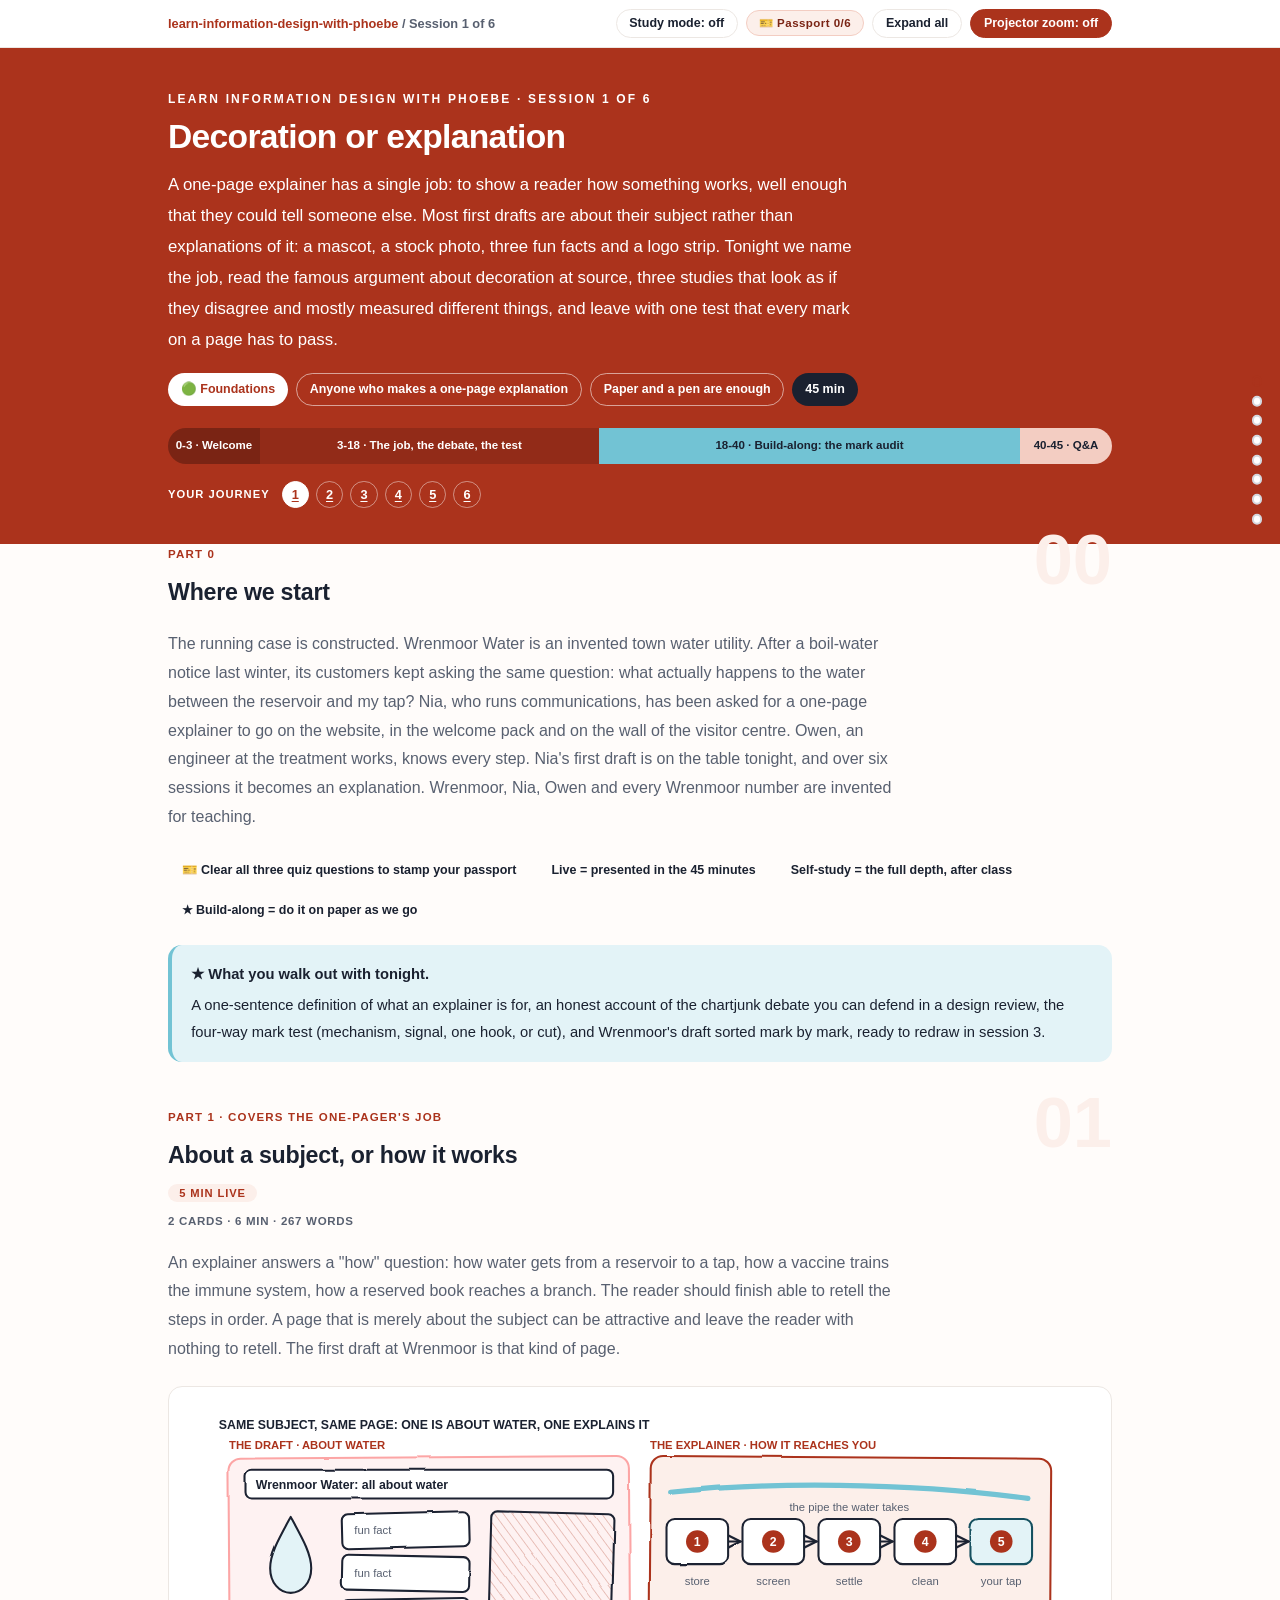
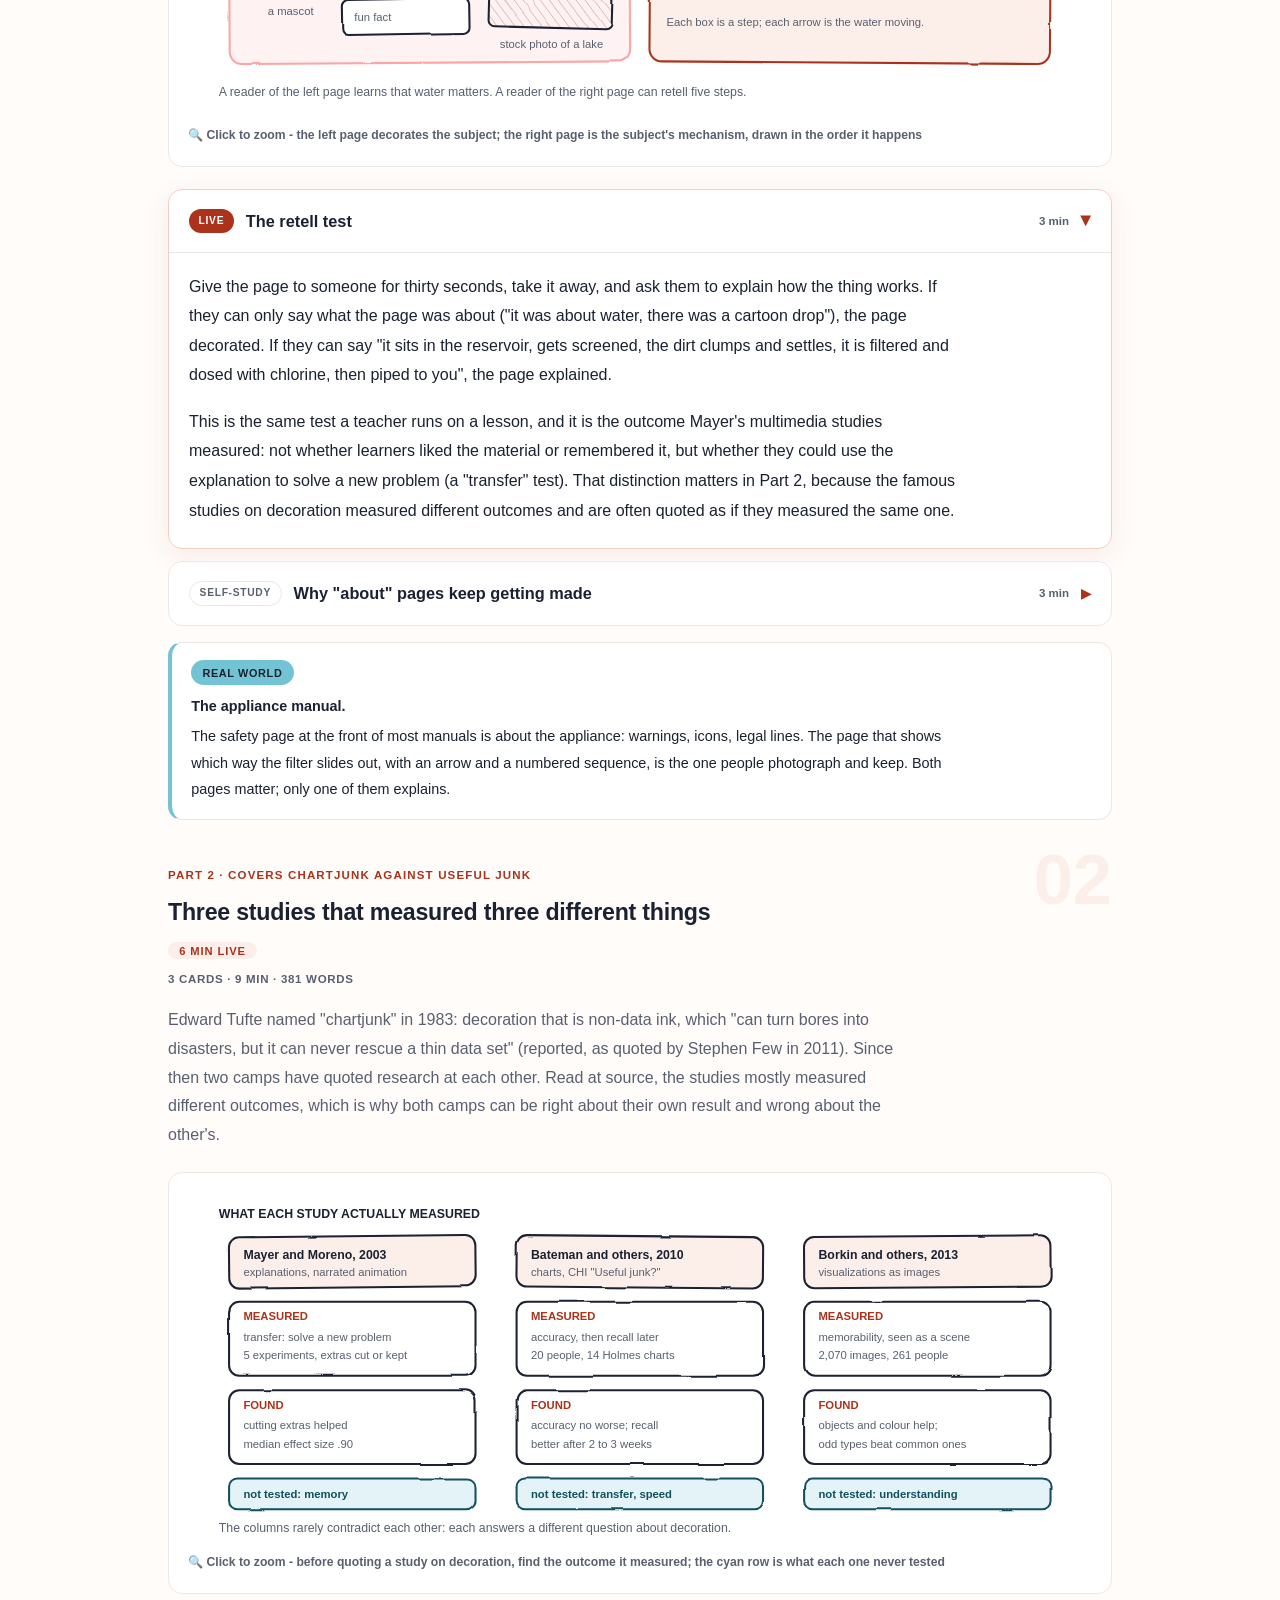
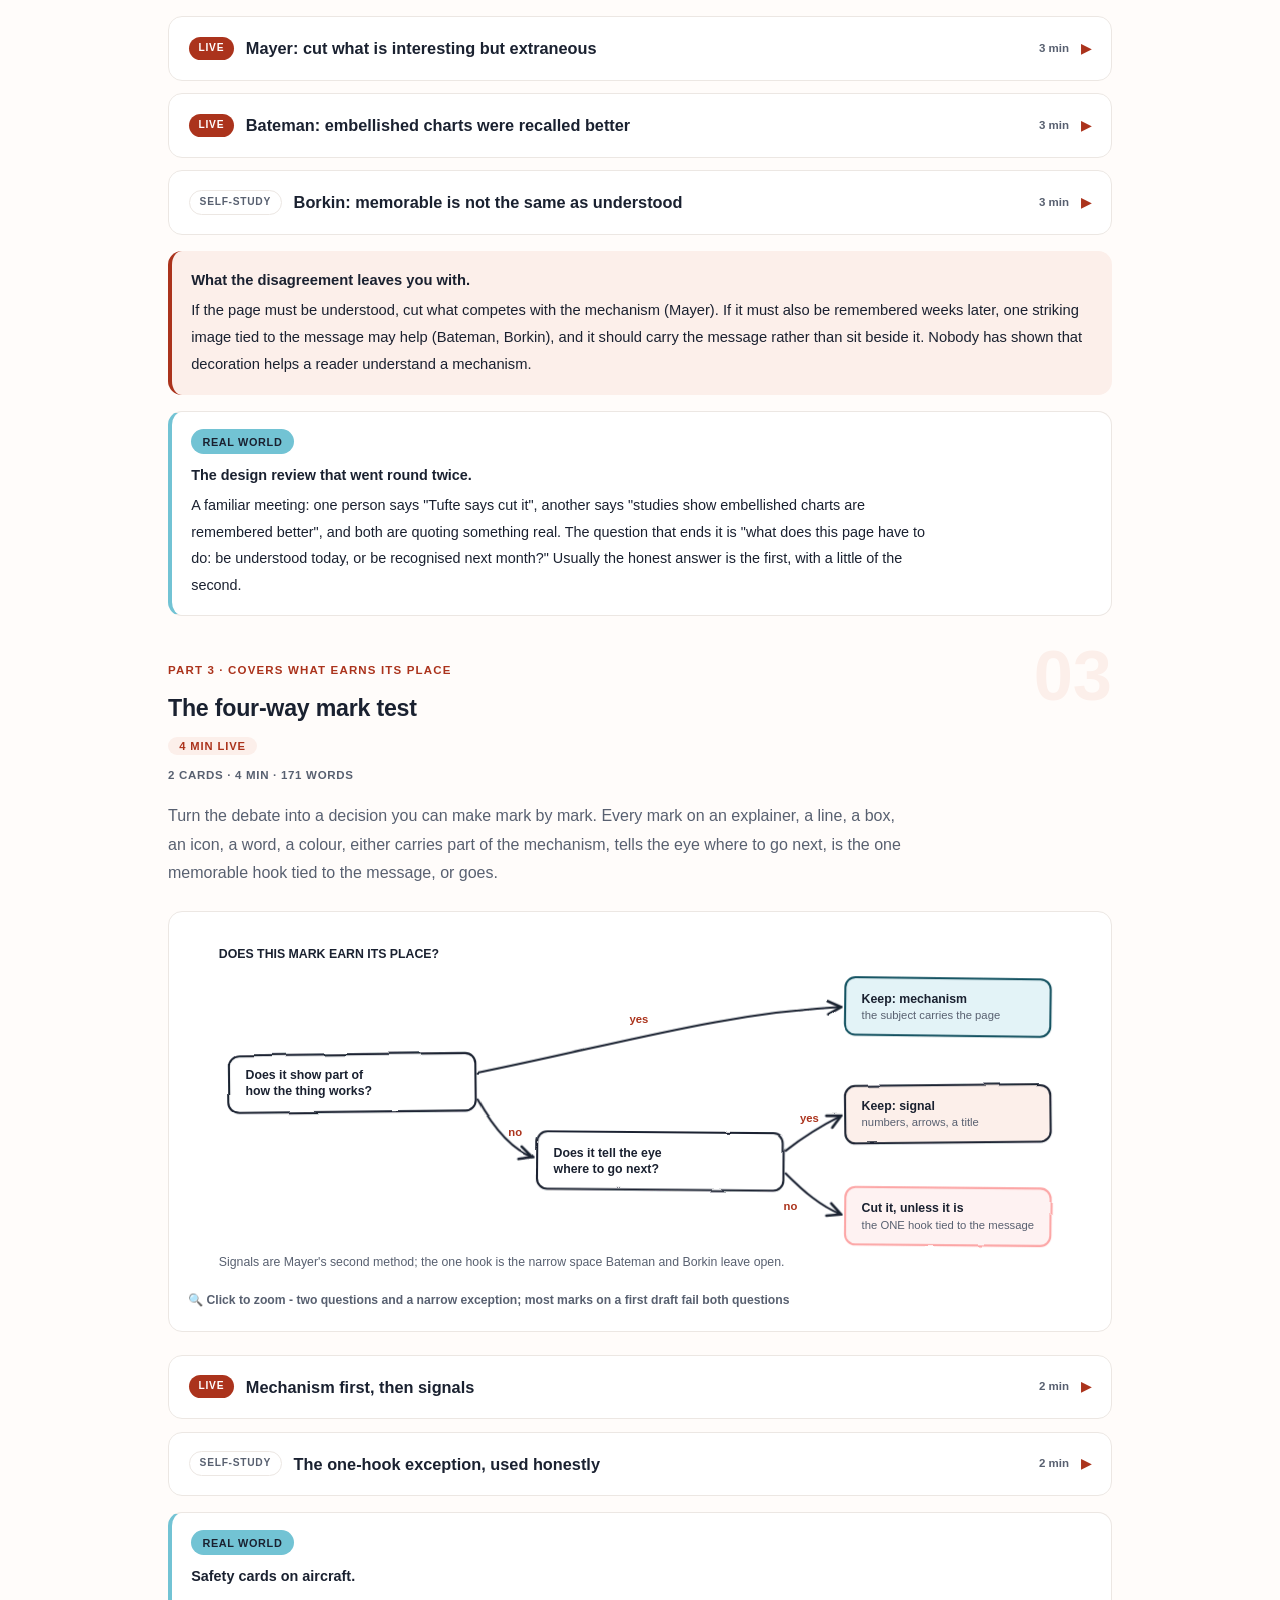
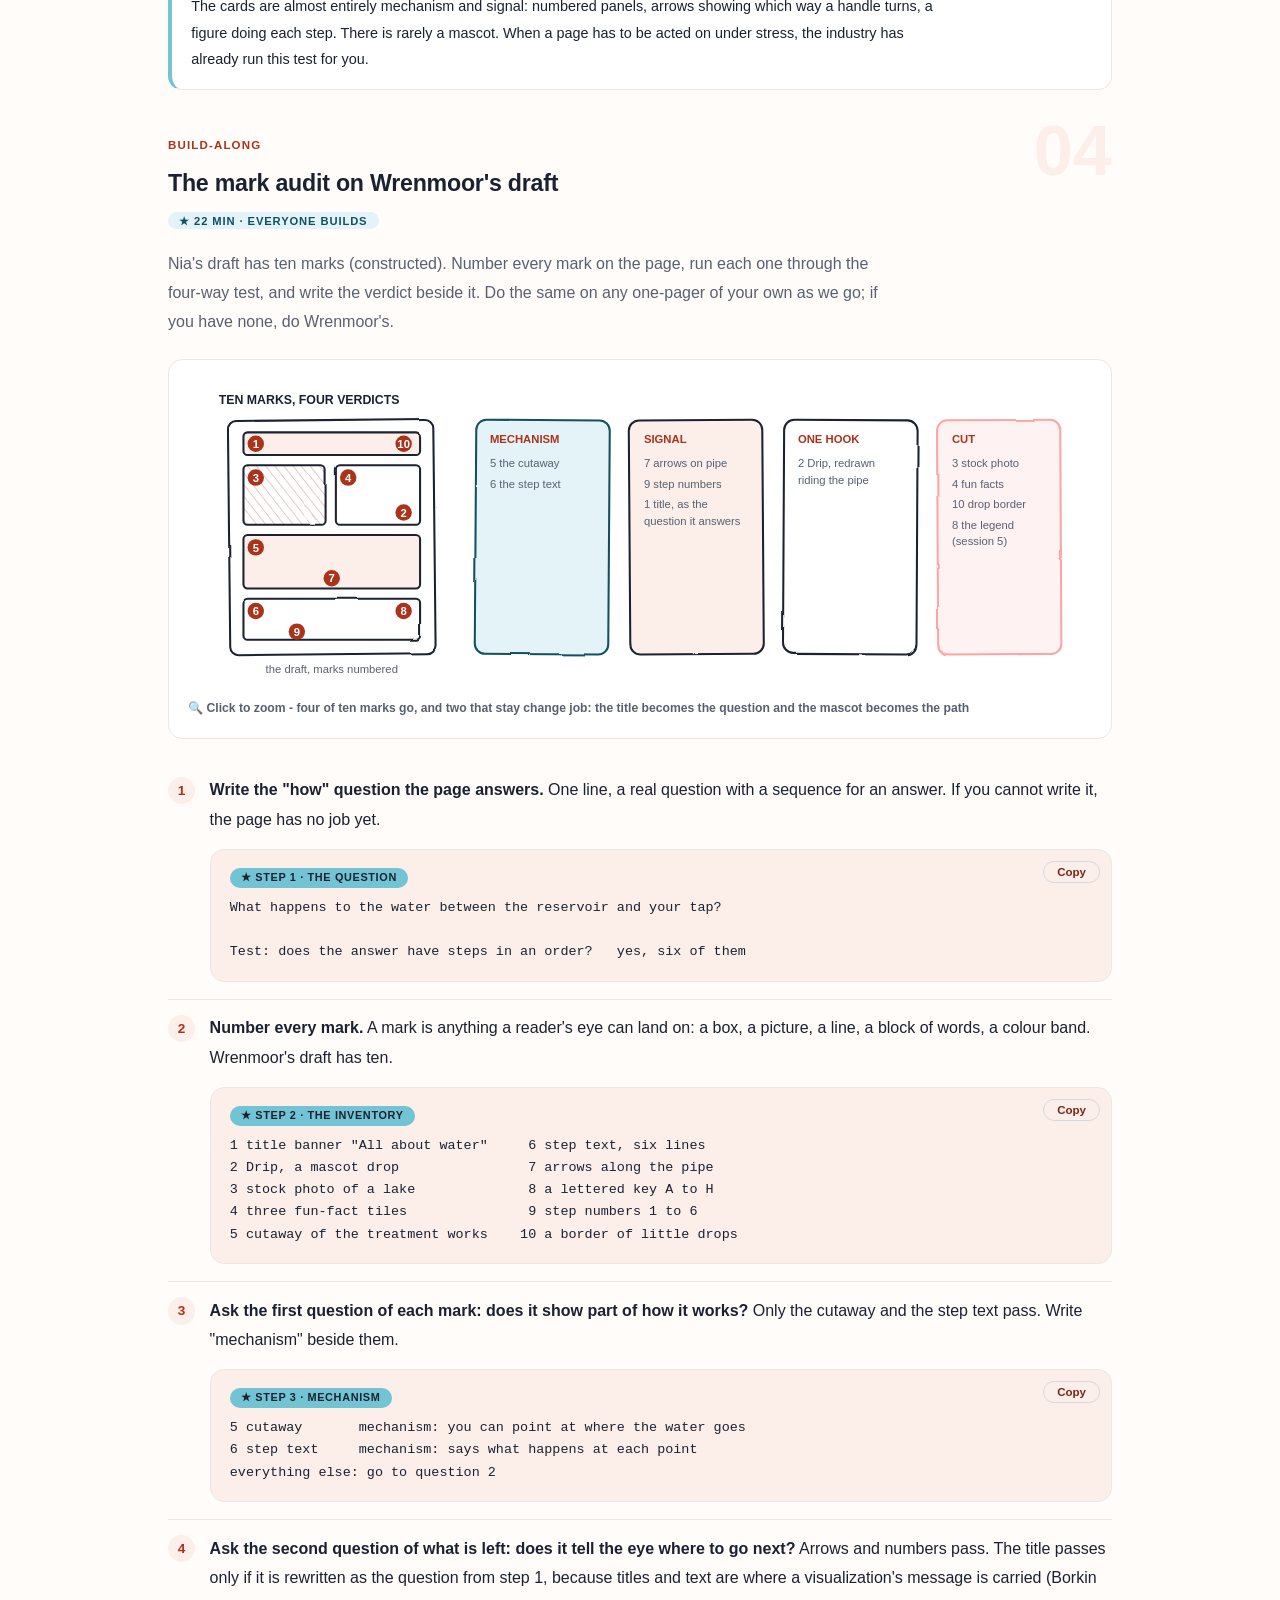
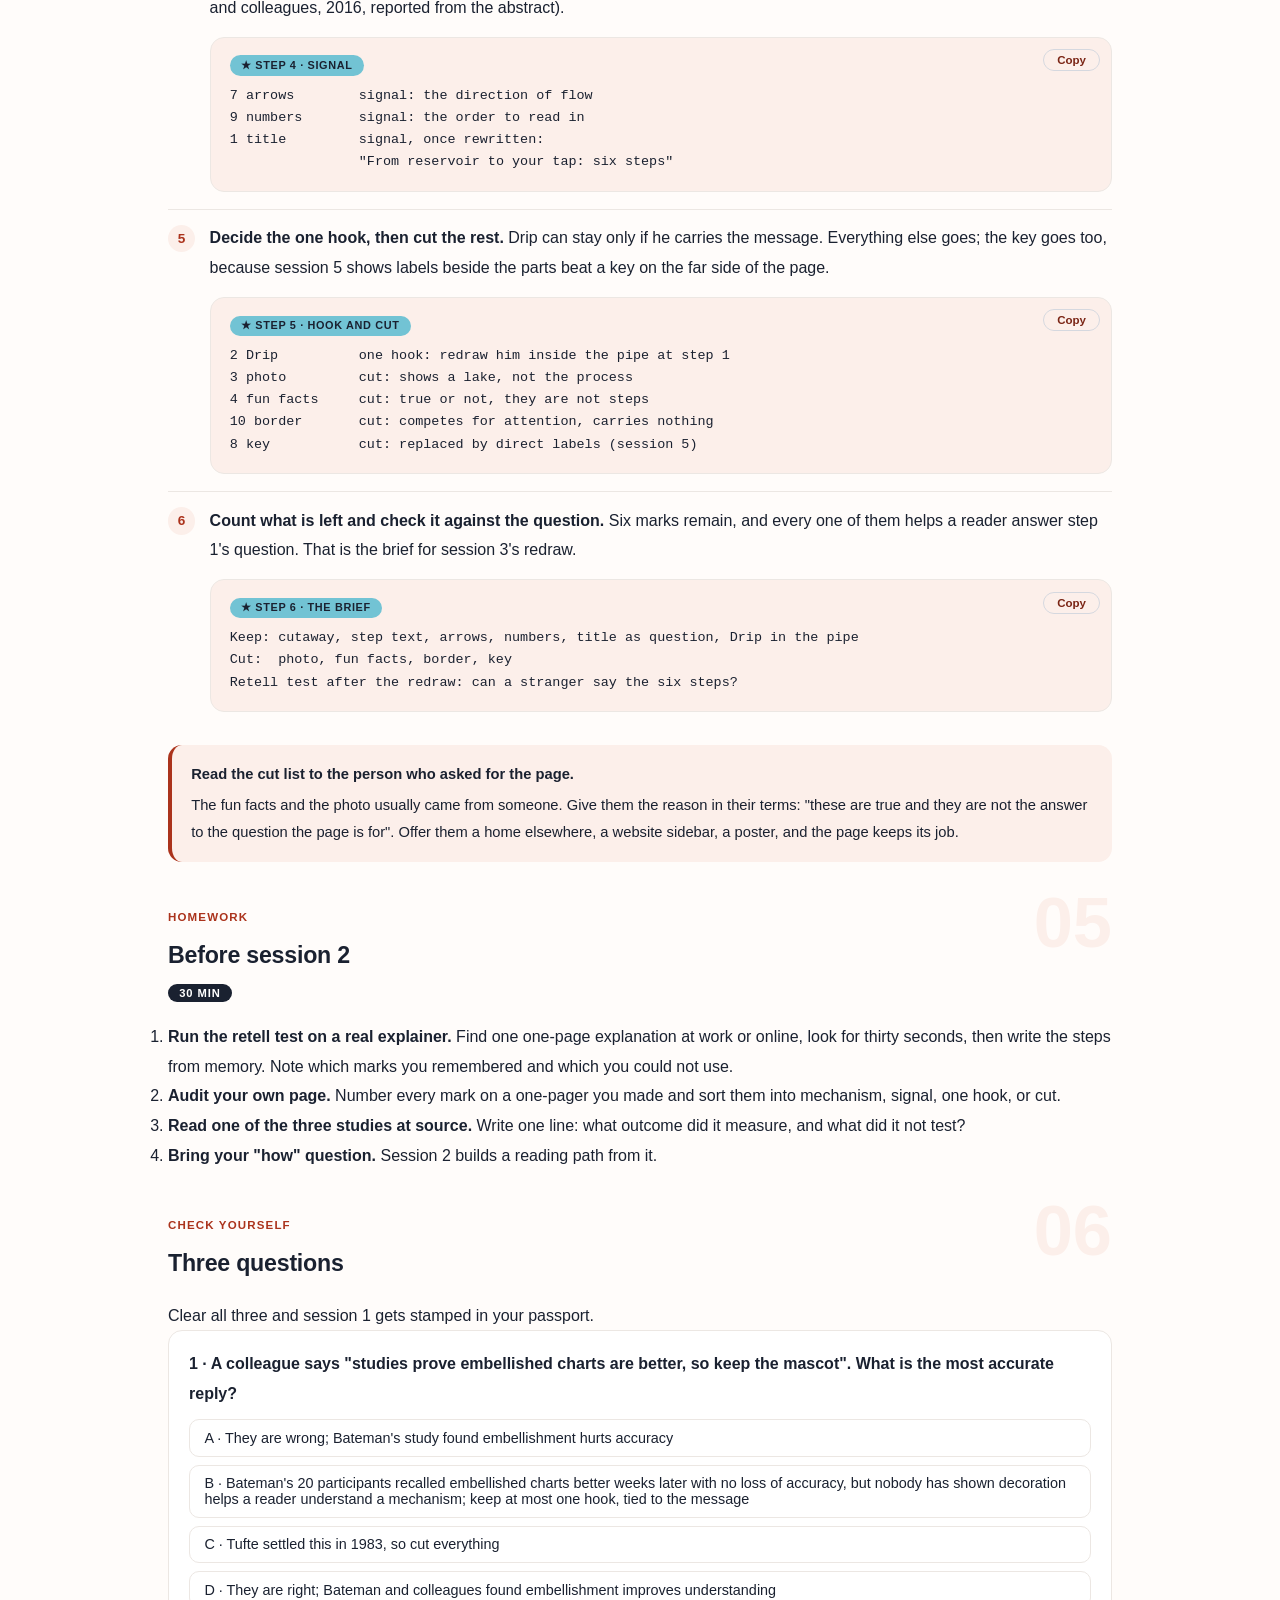
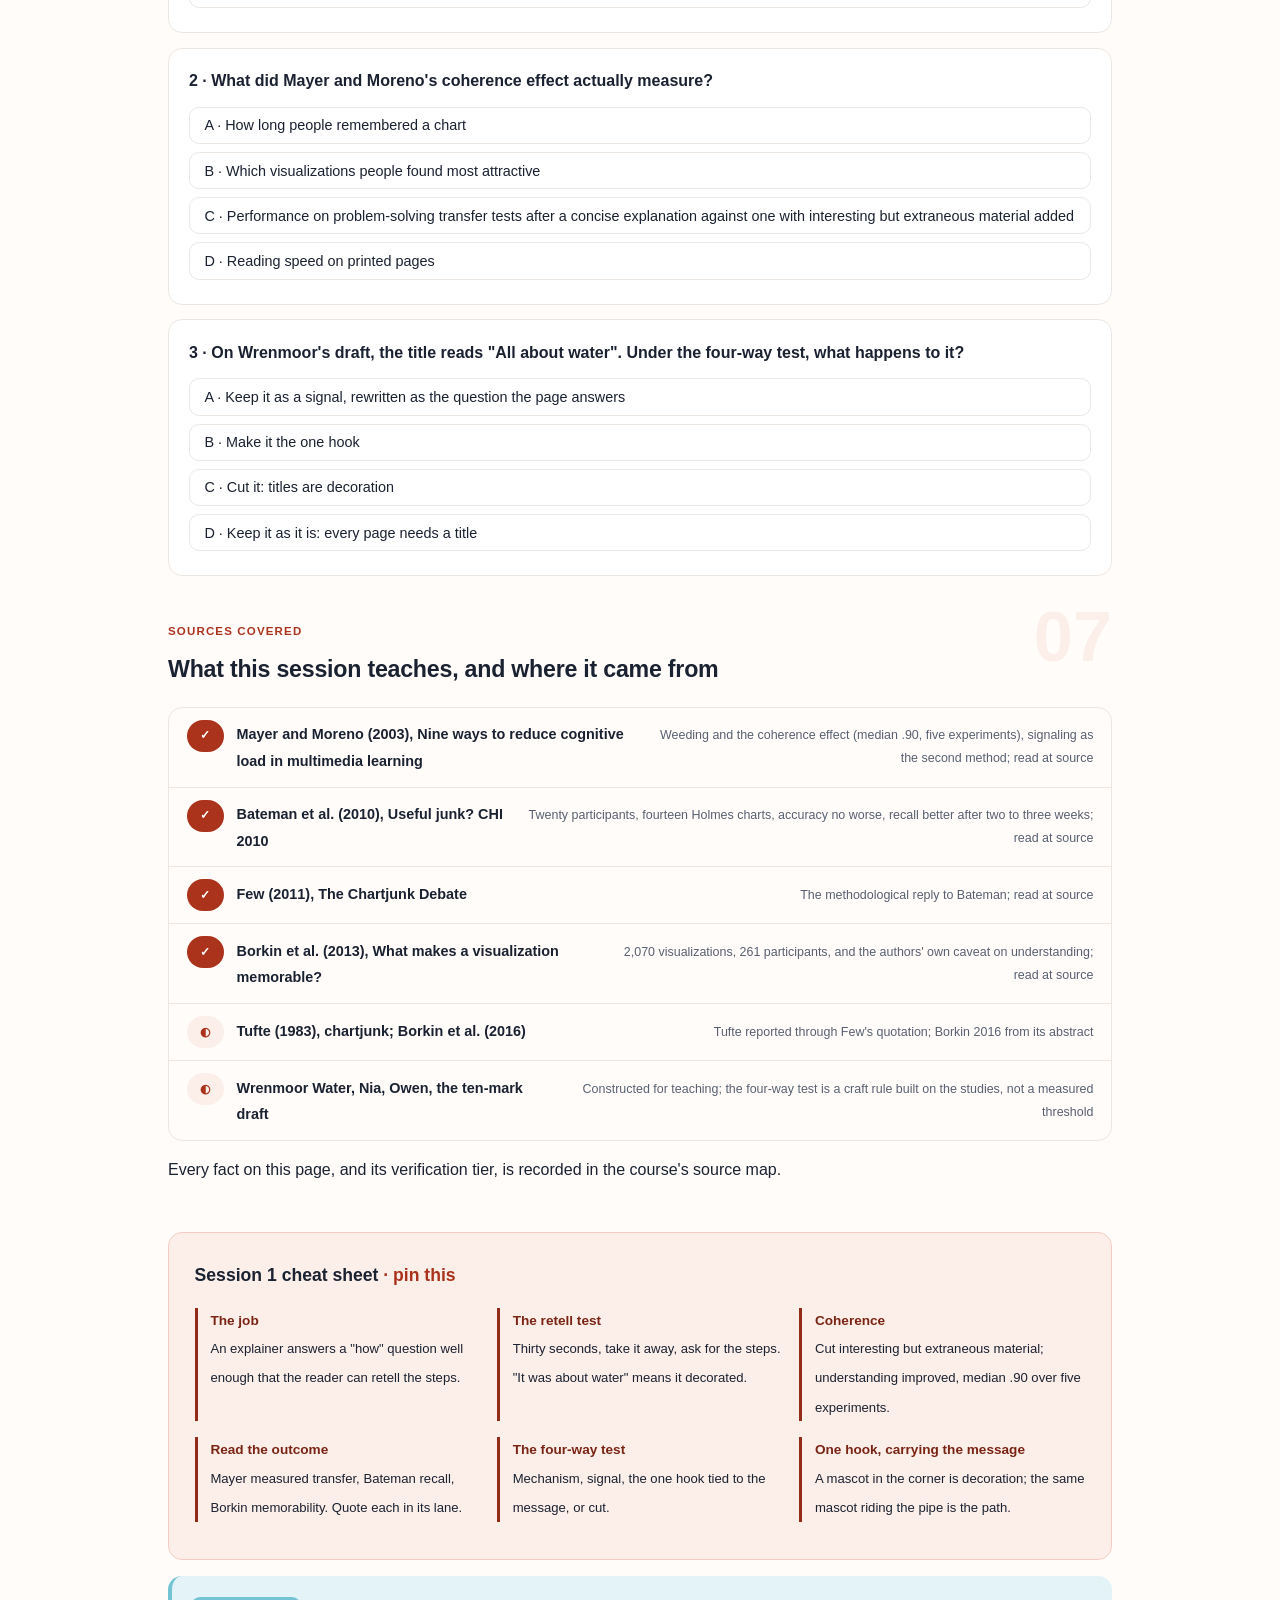
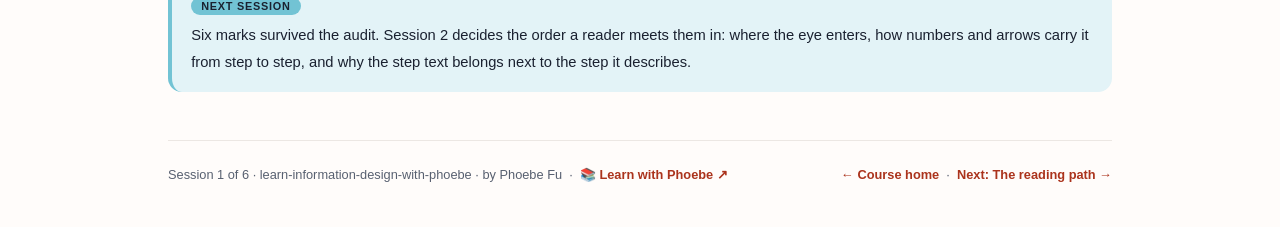
==== commit 502ce24c: "Shuffle quiz answer positions across all six sessions Every session used the same B, D, A key, so a " ====
--- a/courses/01-decoration-or-explanation.html
+++ b/courses/01-decoration-or-explanation.html
@@ -499,30 +499,30 @@
     </div>
     <p>Clear all three and session 1 gets stamped in your passport.</p>
 
+    <div class="quiz-q" data-answer="1">
+      <p class="qtext">1 · A colleague says "studies prove embellished charts are better, so keep the mascot". What is the most accurate reply?</p>
+      <button class="qopt" type="button">A · They are wrong; Bateman's study found embellishment hurts accuracy</button>
+      <button class="qopt" type="button">B · Bateman's 20 participants recalled embellished charts better weeks later with no loss of accuracy, but nobody has shown decoration helps a reader understand a mechanism; keep at most one hook, tied to the message</button>
+      <button class="qopt" type="button">C · Tufte settled this in 1983, so cut everything</button>
+      <button class="qopt" type="button">D · They are right; Bateman and colleagues found embellishment improves understanding</button>
+      <p class="qwhy">Bateman measured accuracy and later recall on charts, with twenty people; accuracy was no worse and recall better. Mayer measured understanding of explanations, and cutting extraneous material helped. The honest reply keeps both findings in their own lane.</p>
+    </div>
+
     <div class="quiz-q" data-answer="2">
-      <p class="qtext">1 · A colleague says "studies prove embellished charts are better, so keep the mascot". What is the most accurate reply?</p>
-      <button class="qopt" type="button">A · They are right; Bateman and colleagues found embellishment improves understanding</button>
-      <button class="qopt" type="button">B · They are wrong; Bateman's study found embellishment hurts accuracy</button>
-      <button class="qopt" type="button">C · Bateman's 20 participants recalled embellished charts better weeks later with no loss of accuracy, but nobody has shown decoration helps a reader understand a mechanism; keep at most one hook, tied to the message</button>
-      <button class="qopt" type="button">D · Tufte settled this in 1983, so cut everything</button>
-      <p class="qwhy">Bateman measured accuracy and later recall on charts, with twenty people; accuracy was no worse and recall better. Mayer measured understanding of explanations, and cutting extraneous material helped. The honest reply keeps both findings in their own lane.</p>
-    </div>
-
-    <div class="quiz-q" data-answer="0">
       <p class="qtext">2 · What did Mayer and Moreno's coherence effect actually measure?</p>
-      <button class="qopt" type="button">A · Performance on problem-solving transfer tests after a concise explanation against one with interesting but extraneous material added</button>
-      <button class="qopt" type="button">B · How long people remembered a chart</button>
-      <button class="qopt" type="button">C · Which visualizations people found most attractive</button>
+      <button class="qopt" type="button">A · How long people remembered a chart</button>
+      <button class="qopt" type="button">B · Which visualizations people found most attractive</button>
+      <button class="qopt" type="button">C · Performance on problem-solving transfer tests after a concise explanation against one with interesting but extraneous material added</button>
       <button class="qopt" type="button">D · Reading speed on printed pages</button>
       <p class="qwhy">Five experiments, narrated animations with or without background music or irrelevant clips, scored on transfer: using the explanation to solve new problems. Median effect size .90. Memory and preference were other studies' outcomes.</p>
     </div>
 
-    <div class="quiz-q" data-answer="3">
+    <div class="quiz-q" data-answer="0">
       <p class="qtext">3 · On Wrenmoor's draft, the title reads "All about water". Under the four-way test, what happens to it?</p>
-      <button class="qopt" type="button">A · Cut it: titles are decoration</button>
-      <button class="qopt" type="button">B · Keep it as it is: every page needs a title</button>
-      <button class="qopt" type="button">C · Make it the one hook</button>
-      <button class="qopt" type="button">D · Keep it as a signal, rewritten as the question the page answers</button>
+      <button class="qopt" type="button">A · Keep it as a signal, rewritten as the question the page answers</button>
+      <button class="qopt" type="button">B · Make it the one hook</button>
+      <button class="qopt" type="button">C · Cut it: titles are decoration</button>
+      <button class="qopt" type="button">D · Keep it as it is: every page needs a title</button>
       <p class="qwhy">A title carries the message (Borkin 2016, reported), so it is a signal, but only if it tells readers what they are about to follow. "From reservoir to your tap: six steps" sets up the path; "All about water" names a subject.</p>
     </div>
 
